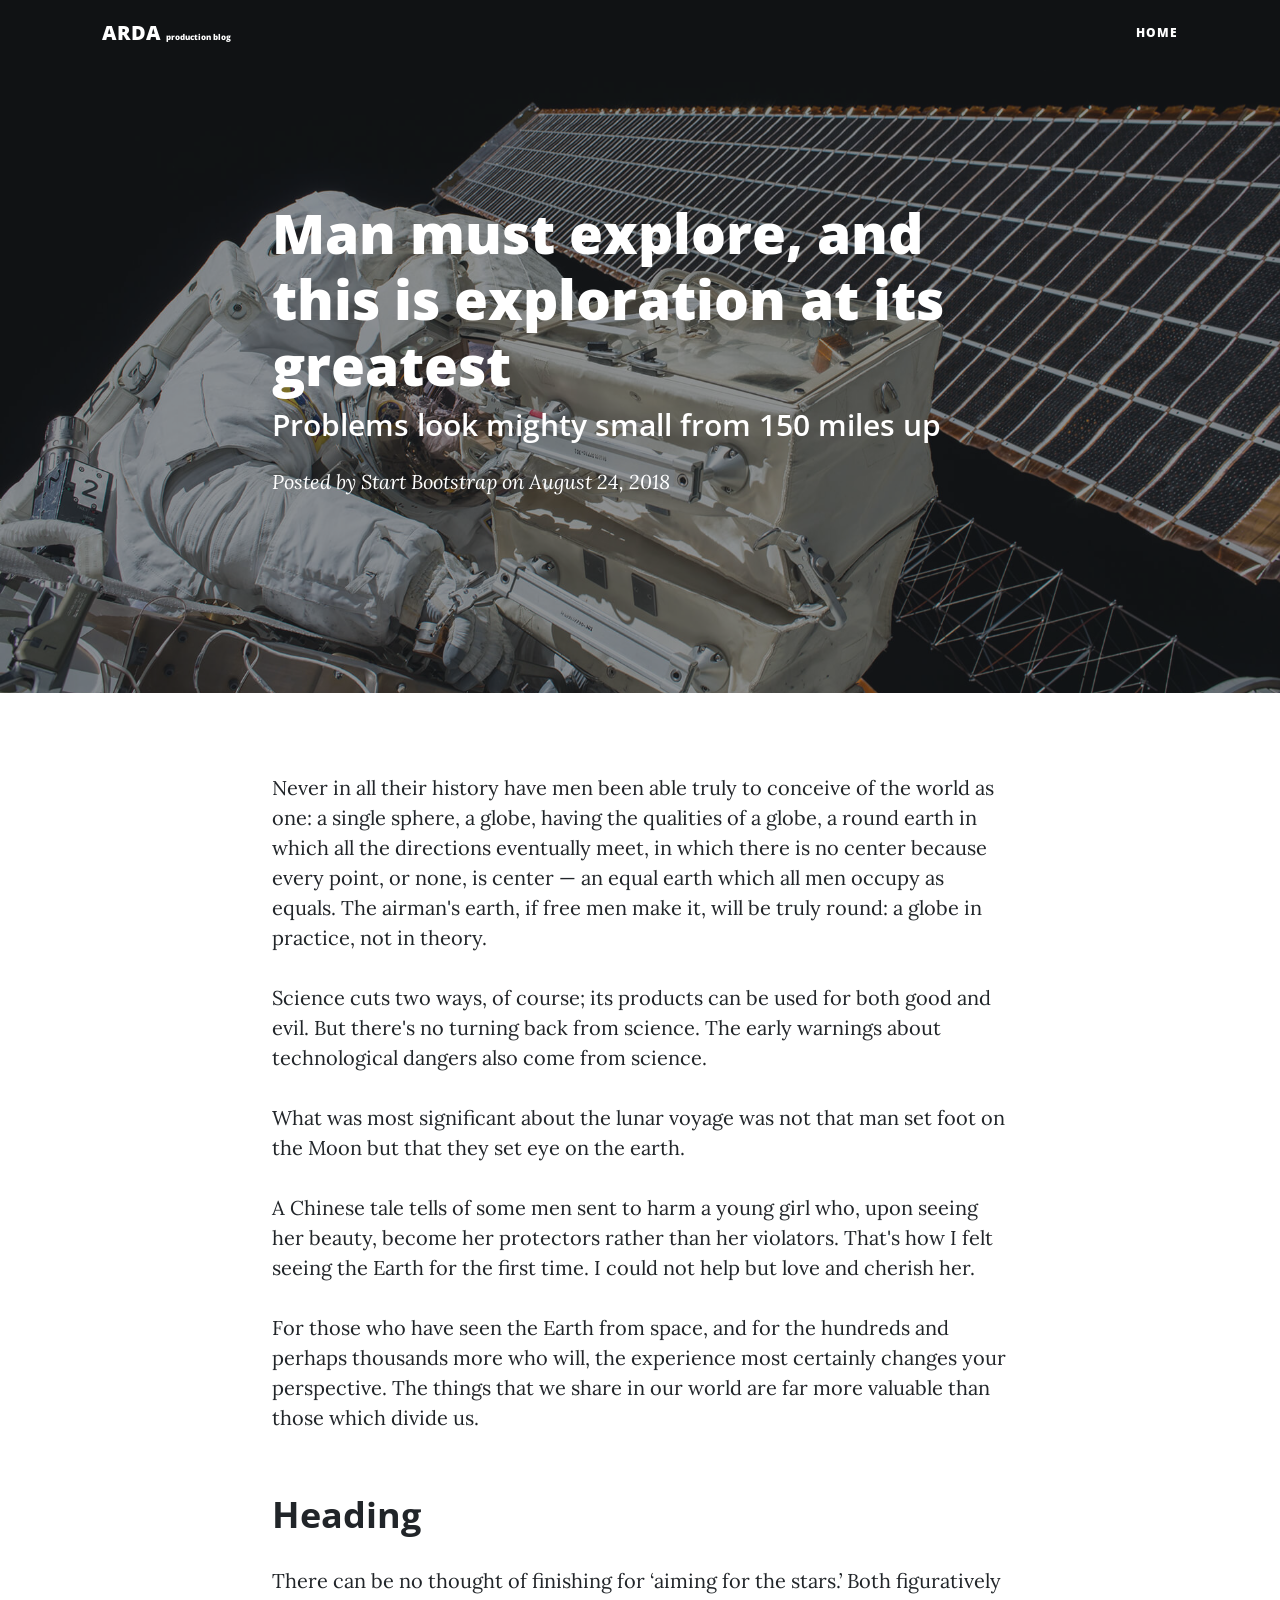
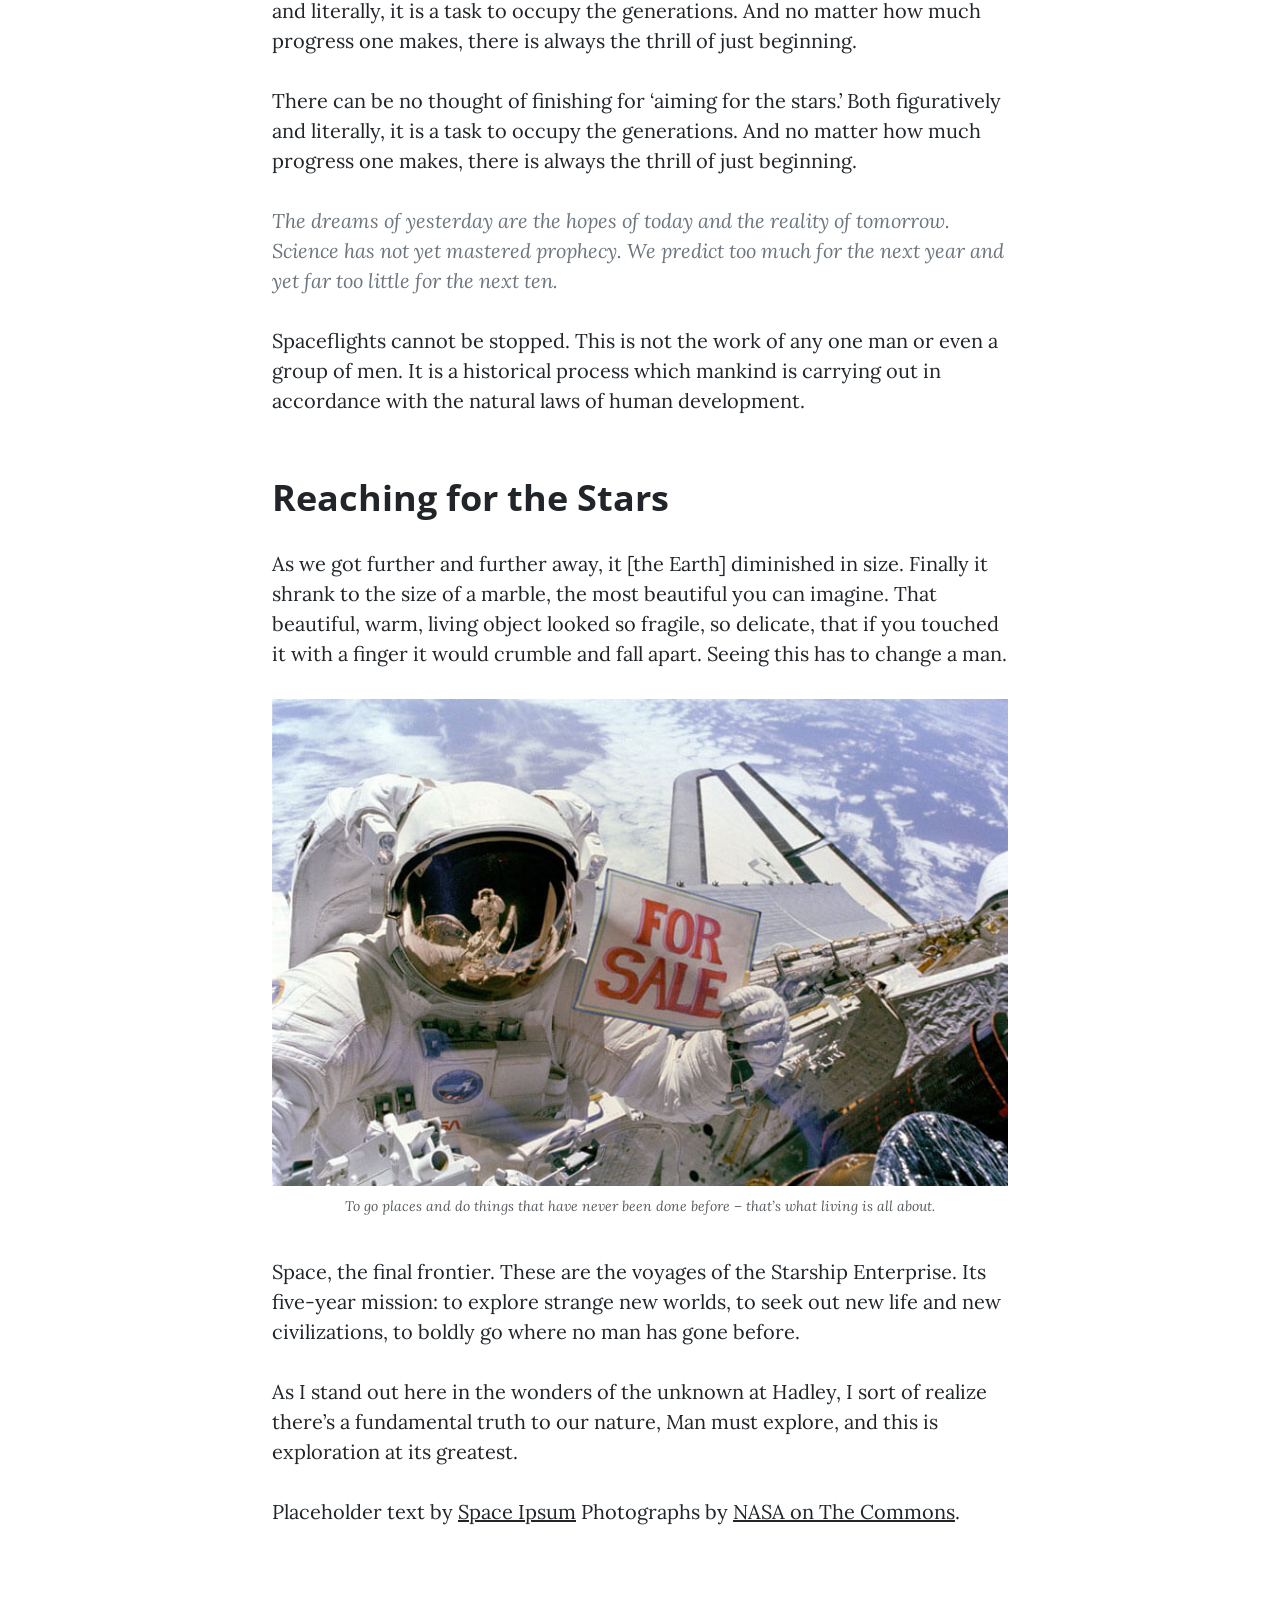
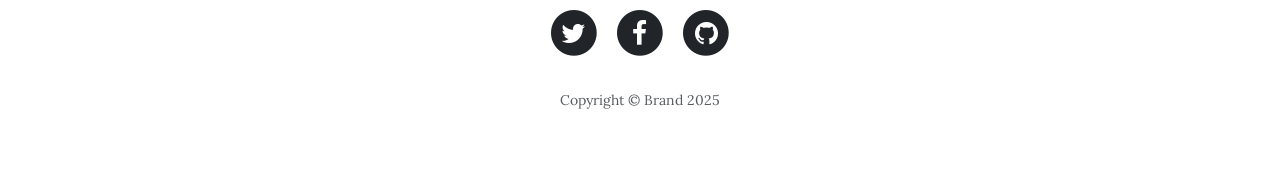
==== post.html @ cc155797 "Upload primo upload" ====
<!DOCTYPE html>
<html data-bs-theme="light" lang="en">

<head>
    <meta charset="utf-8">
    <meta name="viewport" content="width=device-width, initial-scale=1.0, shrink-to-fit=no">
    <title>Blog Post - Brand</title>
    <link rel="stylesheet" href="assets/bootstrap/css/bootstrap.min.css">
    <link rel="stylesheet" href="https://fonts.googleapis.com/css?family=Open+Sans:300italic,400italic,600italic,700italic,800italic,400,300,600,700,800&amp;display=swap">
    <link rel="stylesheet" href="https://fonts.googleapis.com/css?family=Lora:400,700,400italic,700italic&amp;display=swap">
    <link rel="stylesheet" href="assets/fonts/font-awesome.min.css">
</head>

<body>
    <nav class="navbar navbar-expand-lg fixed-top" id="mainNav">
        <div class="container"><a class="navbar-brand" href="index.html">ARDA&nbsp;<span style="font-size: 8px;">production blog</span></a><button data-bs-toggle="collapse" data-bs-target="#navbarResponsive" class="navbar-toggler" aria-controls="navbarResponsive" aria-expanded="false" aria-label="Toggle navigation"><i class="fa fa-bars"></i></button>
            <div class="collapse navbar-collapse" id="navbarResponsive">
                <ul class="navbar-nav ms-auto">
                    <li class="nav-item"><a class="nav-link" href="/index.html">Home</a></li>
                </ul>
            </div>
        </div>
    </nav>
    <header class="masthead" style="background-image:url('assets/img/post-bg.jpg');">
        <div class="overlay"></div>
        <div class="container">
            <div class="row">
                <div class="col-md-10 col-lg-8 position-relative mx-auto">
                    <div class="post-heading">
                        <h1>Man must explore, and this is exploration at its greatest</h1>
                        <h2 class="subheading">Problems look mighty small from 150 miles up</h2><span class="meta">Posted by&nbsp;<a href="#">Start Bootstrap</a>&nbsp;on August 24, 2018</span>
                    </div>
                </div>
            </div>
        </div>
    </header>
    <article>
        <div class="container">
            <div class="row">
                <div class="col-md-10 col-lg-8 mx-auto">
                    <p>Never in all their history have men been able truly to conceive of the world as one: a single sphere, a globe, having the qualities of a globe, a round earth in which all the directions eventually meet, in which there is no center because every point, or none, is center — an equal earth which all men occupy as equals. The airman's earth, if free men make it, will be truly round: a globe in practice, not in theory.</p>
                    <p>Science cuts two ways, of course; its products can be used for both good and evil. But there's no turning back from science. The early warnings about technological dangers also come from science.</p>
                    <p>What was most significant about the lunar voyage was not that man set foot on the Moon but that they set eye on the earth.</p>
                    <p>A Chinese tale tells of some men sent to harm a young girl who, upon seeing her beauty, become her protectors rather than her violators. That's how I felt seeing the Earth for the first time. I could not help but love and cherish her.</p>
                    <p>For those who have seen the Earth from space, and for the hundreds and perhaps thousands more who will, the experience most certainly changes your perspective. The things that we share in our world are far more valuable than those which divide us.</p>
                    <h2 class="section-heading">Heading</h2>
                    <p>There can be no thought of finishing for ‘aiming for the stars.’ Both figuratively and literally, it is a task to occupy the generations. And no matter how much progress one makes, there is always the thrill of just beginning.</p>
                    <p>There can be no thought of finishing for ‘aiming for the stars.’ Both figuratively and literally, it is a task to occupy the generations. And no matter how much progress one makes, there is always the thrill of just beginning.</p>
                    <figure>
                        <blockquote class="blockquote">
                            <p class="mb-0">The dreams of yesterday are the hopes of today and the reality of tomorrow. Science has not yet mastered prophecy. We predict too much for the next year and yet far too little for the next ten.</p>
                        </blockquote>
                    </figure>
                    <p>Spaceflights cannot be stopped. This is not the work of any one man or even a group of men. It is a historical process which mankind is carrying out in accordance with the natural laws of human development.</p>
                    <h2 class="section-heading">Reaching for the Stars</h2>
                    <p>As we got further and further away, it [the Earth] diminished in size. Finally it shrank to the size of a marble, the most beautiful you can imagine. That beautiful, warm, living object looked so fragile, so delicate, that if you touched it with a finger it would crumble and fall apart. Seeing this has to change a man.</p><a href="#"><img class="img-fluid" src="assets/img/post-sample-image.jpg"></a><span class="text-muted caption">To go places and do things that have never been done before – that’s what living is all about.</span>
                    <p>Space, the final frontier. These are the voyages of the Starship Enterprise. Its five-year mission: to explore strange new worlds, to seek out new life and new civilizations, to boldly go where no man has gone before.</p>
                    <p>As I stand out here in the wonders of the unknown at Hadley, I sort of realize there’s a fundamental truth to our nature, Man must explore, and this is exploration at its greatest.</p>
                    <p><span>Placeholder text by&nbsp;</span><a href="http://spaceipsum.com">Space Ipsum</a><span>&nbsp;Photographs by&nbsp;</span><a href="https://www.flickr.com/photos/nasacommons/">NASA on The Commons</a>.</p>
                </div>
            </div>
        </div>
    </article>
    <footer>
        <div class="container">
            <div class="row">
                <div class="col-md-10 col-lg-8 mx-auto">
                    <ul class="list-inline text-center">
                        <li class="list-inline-item"><span class="fa-stack fa-lg"><i class="fa fa-circle fa-stack-2x"></i><i class="fa fa-twitter fa-stack-1x fa-inverse"></i></span></li>
                        <li class="list-inline-item"><span class="fa-stack fa-lg"><i class="fa fa-circle fa-stack-2x"></i><i class="fa fa-facebook fa-stack-1x fa-inverse"></i></span></li>
                        <li class="list-inline-item"><span class="fa-stack fa-lg"><i class="fa fa-circle fa-stack-2x"></i><i class="fa fa-github fa-stack-1x fa-inverse"></i></span></li>
                    </ul>
                    <p class="text-muted copyright">Copyright&nbsp;©&nbsp;Brand 2025</p>
                </div>
            </div>
        </div>
    </footer>
    <script src="assets/bootstrap/js/bootstrap.min.js"></script>
    <script src="assets/js/clean-blog.js"></script>
</body>

</html>
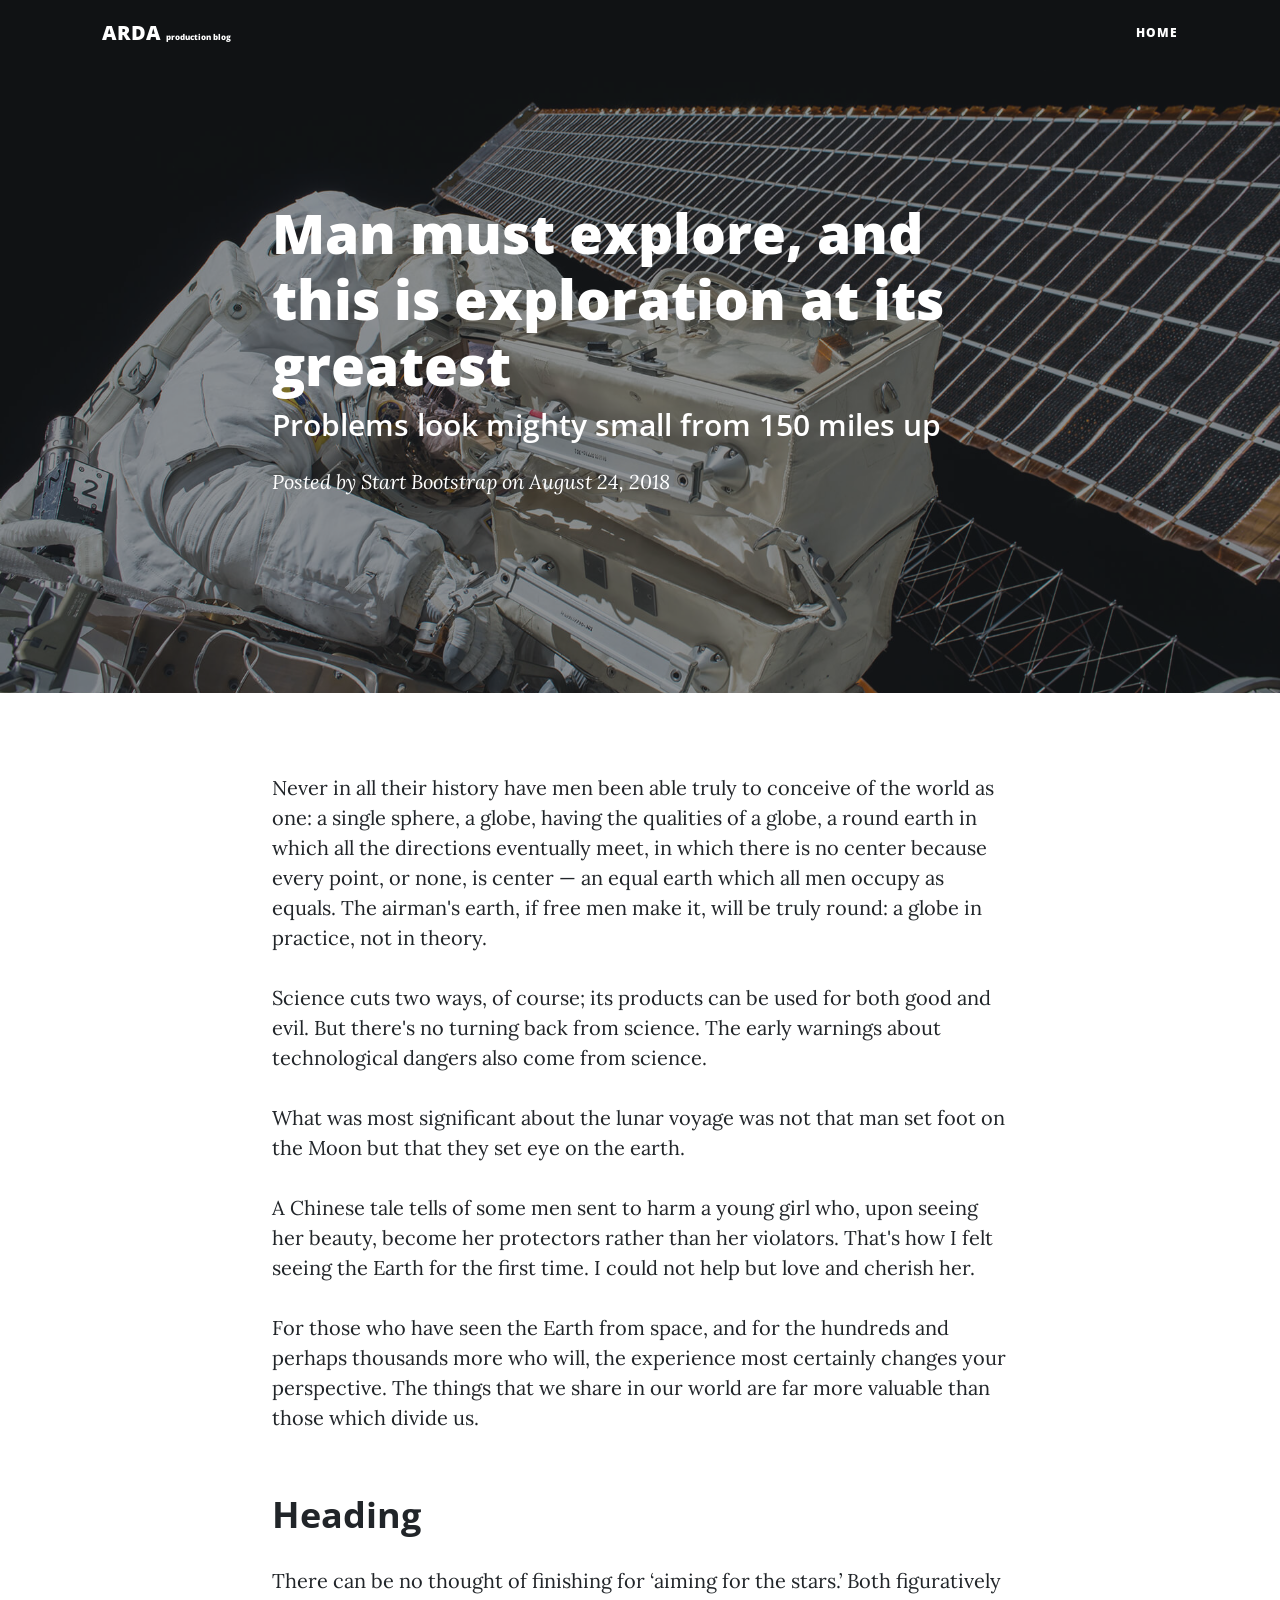
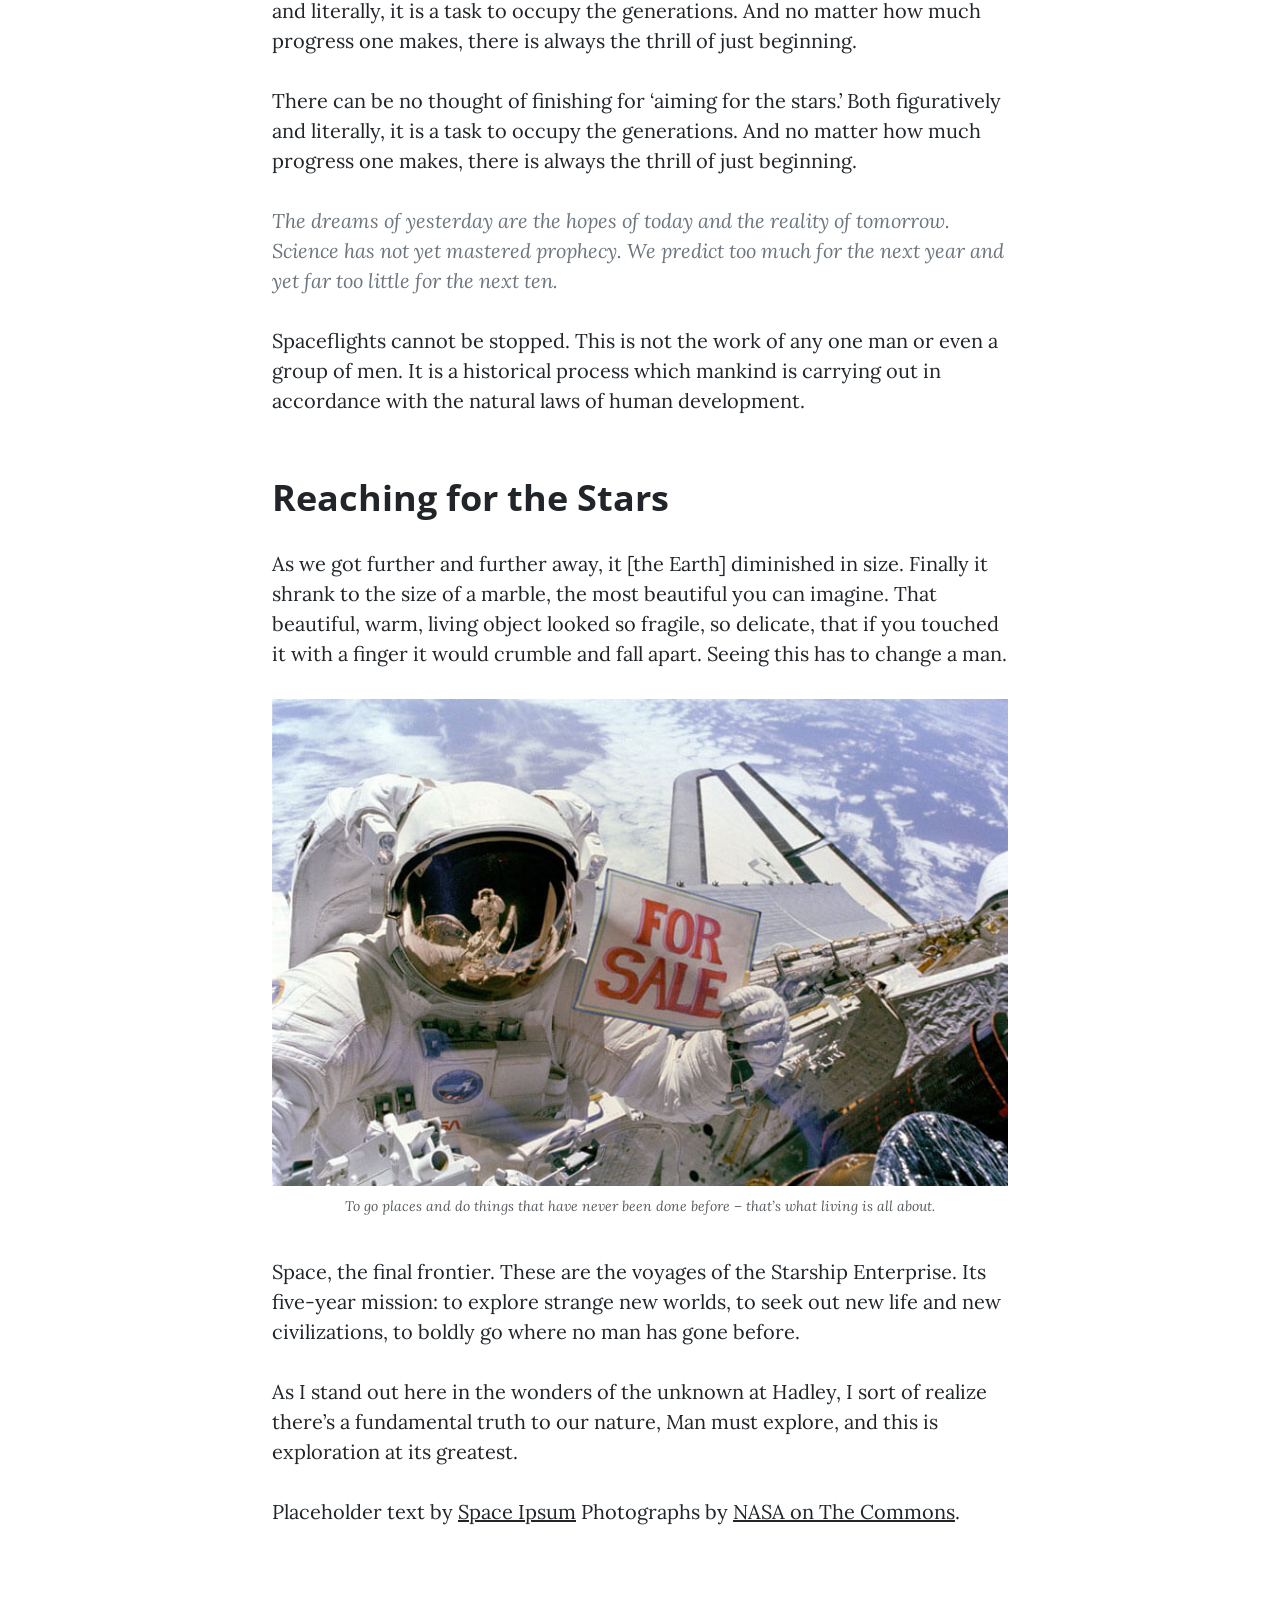
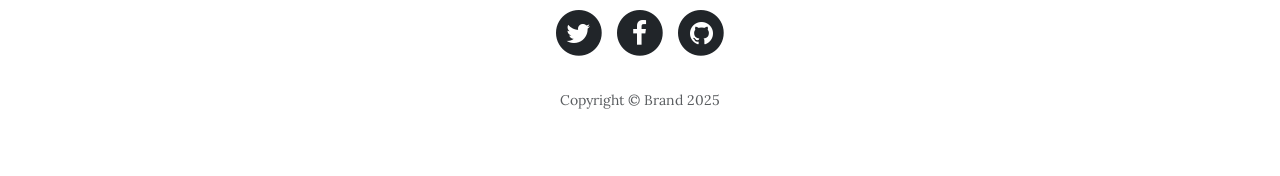
==== commit 8655d7b7: "link errato corretto" ====
--- a/post.html
+++ b/post.html
@@ -1,82 +1 @@
-<!DOCTYPE html>
-<html data-bs-theme="light" lang="en">
-
-<head>
-    <meta charset="utf-8">
-    <meta name="viewport" content="width=device-width, initial-scale=1.0, shrink-to-fit=no">
-    <title>Blog Post - Brand</title>
-    <link rel="stylesheet" href="assets/bootstrap/css/bootstrap.min.css">
-    <link rel="stylesheet" href="https://fonts.googleapis.com/css?family=Open+Sans:300italic,400italic,600italic,700italic,800italic,400,300,600,700,800&amp;display=swap">
-    <link rel="stylesheet" href="https://fonts.googleapis.com/css?family=Lora:400,700,400italic,700italic&amp;display=swap">
-    <link rel="stylesheet" href="assets/fonts/font-awesome.min.css">
-</head>
-
-<body>
-    <nav class="navbar navbar-expand-lg fixed-top" id="mainNav">
-        <div class="container"><a class="navbar-brand" href="index.html">ARDA&nbsp;<span style="font-size: 8px;">production blog</span></a><button data-bs-toggle="collapse" data-bs-target="#navbarResponsive" class="navbar-toggler" aria-controls="navbarResponsive" aria-expanded="false" aria-label="Toggle navigation"><i class="fa fa-bars"></i></button>
-            <div class="collapse navbar-collapse" id="navbarResponsive">
-                <ul class="navbar-nav ms-auto">
-                    <li class="nav-item"><a class="nav-link" href="/index.html">Home</a></li>
-                </ul>
-            </div>
-        </div>
-    </nav>
-    <header class="masthead" style="background-image:url('assets/img/post-bg.jpg');">
-        <div class="overlay"></div>
-        <div class="container">
-            <div class="row">
-                <div class="col-md-10 col-lg-8 position-relative mx-auto">
-                    <div class="post-heading">
-                        <h1>Man must explore, and this is exploration at its greatest</h1>
-                        <h2 class="subheading">Problems look mighty small from 150 miles up</h2><span class="meta">Posted by&nbsp;<a href="#">Start Bootstrap</a>&nbsp;on August 24, 2018</span>
-                    </div>
-                </div>
-            </div>
-        </div>
-    </header>
-    <article>
-        <div class="container">
-            <div class="row">
-                <div class="col-md-10 col-lg-8 mx-auto">
-                    <p>Never in all their history have men been able truly to conceive of the world as one: a single sphere, a globe, having the qualities of a globe, a round earth in which all the directions eventually meet, in which there is no center because every point, or none, is center — an equal earth which all men occupy as equals. The airman's earth, if free men make it, will be truly round: a globe in practice, not in theory.</p>
-                    <p>Science cuts two ways, of course; its products can be used for both good and evil. But there's no turning back from science. The early warnings about technological dangers also come from science.</p>
-                    <p>What was most significant about the lunar voyage was not that man set foot on the Moon but that they set eye on the earth.</p>
-                    <p>A Chinese tale tells of some men sent to harm a young girl who, upon seeing her beauty, become her protectors rather than her violators. That's how I felt seeing the Earth for the first time. I could not help but love and cherish her.</p>
-                    <p>For those who have seen the Earth from space, and for the hundreds and perhaps thousands more who will, the experience most certainly changes your perspective. The things that we share in our world are far more valuable than those which divide us.</p>
-                    <h2 class="section-heading">Heading</h2>
-                    <p>There can be no thought of finishing for ‘aiming for the stars.’ Both figuratively and literally, it is a task to occupy the generations. And no matter how much progress one makes, there is always the thrill of just beginning.</p>
-                    <p>There can be no thought of finishing for ‘aiming for the stars.’ Both figuratively and literally, it is a task to occupy the generations. And no matter how much progress one makes, there is always the thrill of just beginning.</p>
-                    <figure>
-                        <blockquote class="blockquote">
-                            <p class="mb-0">The dreams of yesterday are the hopes of today and the reality of tomorrow. Science has not yet mastered prophecy. We predict too much for the next year and yet far too little for the next ten.</p>
-                        </blockquote>
-                    </figure>
-                    <p>Spaceflights cannot be stopped. This is not the work of any one man or even a group of men. It is a historical process which mankind is carrying out in accordance with the natural laws of human development.</p>
-                    <h2 class="section-heading">Reaching for the Stars</h2>
-                    <p>As we got further and further away, it [the Earth] diminished in size. Finally it shrank to the size of a marble, the most beautiful you can imagine. That beautiful, warm, living object looked so fragile, so delicate, that if you touched it with a finger it would crumble and fall apart. Seeing this has to change a man.</p><a href="#"><img class="img-fluid" src="assets/img/post-sample-image.jpg"></a><span class="text-muted caption">To go places and do things that have never been done before – that’s what living is all about.</span>
-                    <p>Space, the final frontier. These are the voyages of the Starship Enterprise. Its five-year mission: to explore strange new worlds, to seek out new life and new civilizations, to boldly go where no man has gone before.</p>
-                    <p>As I stand out here in the wonders of the unknown at Hadley, I sort of realize there’s a fundamental truth to our nature, Man must explore, and this is exploration at its greatest.</p>
-                    <p><span>Placeholder text by&nbsp;</span><a href="http://spaceipsum.com">Space Ipsum</a><span>&nbsp;Photographs by&nbsp;</span><a href="https://www.flickr.com/photos/nasacommons/">NASA on The Commons</a>.</p>
-                </div>
-            </div>
-        </div>
-    </article>
-    <footer>
-        <div class="container">
-            <div class="row">
-                <div class="col-md-10 col-lg-8 mx-auto">
-                    <ul class="list-inline text-center">
-                        <li class="list-inline-item"><span class="fa-stack fa-lg"><i class="fa fa-circle fa-stack-2x"></i><i class="fa fa-twitter fa-stack-1x fa-inverse"></i></span></li>
-                        <li class="list-inline-item"><span class="fa-stack fa-lg"><i class="fa fa-circle fa-stack-2x"></i><i class="fa fa-facebook fa-stack-1x fa-inverse"></i></span></li>
-                        <li class="list-inline-item"><span class="fa-stack fa-lg"><i class="fa fa-circle fa-stack-2x"></i><i class="fa fa-github fa-stack-1x fa-inverse"></i></span></li>
-                    </ul>
-                    <p class="text-muted copyright">Copyright&nbsp;©&nbsp;Brand 2025</p>
-                </div>
-            </div>
-        </div>
-    </footer>
-    <script src="assets/bootstrap/js/bootstrap.min.js"></script>
-    <script src="assets/js/clean-blog.js"></script>
-</body>
-
-</html>+<!DOCTYPE html><html data-bs-theme="light" lang="en"><head><meta charset="utf-8"><meta name="viewport" content="width=device-width, initial-scale=1.0, shrink-to-fit=no"><title>Blog Post - Brand</title><link rel="stylesheet" href="assets/bootstrap/css/bootstrap.min.css"><link rel="stylesheet" href="https://cdnjs.cloudflare.com/ajax/libs/font-awesome/4.7.0/css/font-awesome.min.css"><link rel="stylesheet" href="assets/css/styles.min.css"></head><body><nav class="navbar navbar-expand-lg fixed-top" id="mainNav"><div class="container"><a class="navbar-brand" href="index.html">ARDA&nbsp;<span style="font-size: 8px;">production blog</span></a><button class="navbar-toggler" data-bs-toggle="collapse" data-bs-target="#navbarResponsive" aria-controls="navbarResponsive" aria-expanded="false" aria-label="Toggle navigation"><i class="fa fa-bars"></i></button><div class="collapse navbar-collapse" id="navbarResponsive"><ul class="navbar-nav ms-auto"><li class="nav-item"><a class="nav-link" href="/index.html">Home</a></li></ul></div></div></nav><header class="masthead" style="background-image:url('assets/img/post-bg.jpg');"><div class="overlay"></div><div class="container"><div class="row"><div class="col-md-10 col-lg-8 position-relative mx-auto"><div class="post-heading"><h1>Man must explore, and this is exploration at its greatest</h1><h2 class="subheading">Problems look mighty small from 150 miles up</h2><span class="meta">Posted by&nbsp;<a href="#">Start Bootstrap</a>&nbsp;on August 24, 2018</span></div></div></div></div></header><article><div class="container"><div class="row"><div class="col-md-10 col-lg-8 mx-auto"><p>Never in all their history have men been able truly to conceive of the world as one: a single sphere, a globe, having the qualities of a globe, a round earth in which all the directions eventually meet, in which there is no center because every point, or none, is center — an equal earth which all men occupy as equals. The airman's earth, if free men make it, will be truly round: a globe in practice, not in theory.</p><p>Science cuts two ways, of course; its products can be used for both good and evil. But there's no turning back from science. The early warnings about technological dangers also come from science.</p><p>What was most significant about the lunar voyage was not that man set foot on the Moon but that they set eye on the earth.</p><p>A Chinese tale tells of some men sent to harm a young girl who, upon seeing her beauty, become her protectors rather than her violators. That's how I felt seeing the Earth for the first time. I could not help but love and cherish her.</p><p>For those who have seen the Earth from space, and for the hundreds and perhaps thousands more who will, the experience most certainly changes your perspective. The things that we share in our world are far more valuable than those which divide us.</p><h2 class="section-heading">Heading</h2><p>There can be no thought of finishing for ‘aiming for the stars.’ Both figuratively and literally, it is a task to occupy the generations. And no matter how much progress one makes, there is always the thrill of just beginning.</p><p>There can be no thought of finishing for ‘aiming for the stars.’ Both figuratively and literally, it is a task to occupy the generations. And no matter how much progress one makes, there is always the thrill of just beginning.</p><figure><blockquote class="blockquote"><p class="mb-0">The dreams of yesterday are the hopes of today and the reality of tomorrow. Science has not yet mastered prophecy. We predict too much for the next year and yet far too little for the next ten.</p></blockquote></figure><p>Spaceflights cannot be stopped. This is not the work of any one man or even a group of men. It is a historical process which mankind is carrying out in accordance with the natural laws of human development.</p><h2 class="section-heading">Reaching for the Stars</h2><p>As we got further and further away, it [the Earth] diminished in size. Finally it shrank to the size of a marble, the most beautiful you can imagine. That beautiful, warm, living object looked so fragile, so delicate, that if you touched it with a finger it would crumble and fall apart. Seeing this has to change a man.</p><a href="#"><img class="img-fluid" src="assets/img/post-sample-image.jpg"></a><span class="text-muted caption">To go places and do things that have never been done before – that’s what living is all about.</span><p>Space, the final frontier. These are the voyages of the Starship Enterprise. Its five-year mission: to explore strange new worlds, to seek out new life and new civilizations, to boldly go where no man has gone before.</p><p>As I stand out here in the wonders of the unknown at Hadley, I sort of realize there’s a fundamental truth to our nature, Man must explore, and this is exploration at its greatest.</p><p><span>Placeholder text by&nbsp;</span><a href="http://spaceipsum.com">Space Ipsum</a><span>&nbsp;Photographs by&nbsp;</span><a href="https://www.flickr.com/photos/nasacommons/">NASA on The Commons</a>.</p></div></div></div></article><footer><div class="container"><div class="row"><div class="col-md-10 col-lg-8 mx-auto"><ul class="list-inline text-center"><li class="list-inline-item"><span class="fa-stack fa-lg"><i class="fa fa-circle fa-stack-2x"></i><i class="fa fa-twitter fa-stack-1x fa-inverse"></i></span></li><li class="list-inline-item"><span class="fa-stack fa-lg"><i class="fa fa-circle fa-stack-2x"></i><i class="fa fa-facebook fa-stack-1x fa-inverse"></i></span></li><li class="list-inline-item"><span class="fa-stack fa-lg"><i class="fa fa-circle fa-stack-2x"></i><i class="fa fa-github fa-stack-1x fa-inverse"></i></span></li></ul><p class="text-muted copyright">Copyright&nbsp;©&nbsp;Brand 2025</p></div></div></div></footer><script src="https://cdn.jsdelivr.net/npm/bootstrap@5.3.8/dist/js/bootstrap.bundle.min.js"></script><script src="assets/js/script.min.js"></script></body></html>
--- a/assets/css/styles.min.css
+++ b/assets/css/styles.min.css
@@ -0,0 +1 @@
+@font-face{font-family:Lora;src:url(../../assets/fonts/Lora-5819bfc4b4c5b1d4834577d8e6a1f21a.woff2) format('woff2');font-weight:400;font-style:italic;font-display:swap;unicode-range:U+0460-052F,U+1C80-1C8A,U+20B4,U+2DE0-2DFF,U+A640-A69F,U+FE2E-FE2F}@font-face{font-family:Lora;src:url(../../assets/fonts/Lora-d67fb992ac2d7678e5277177a65821d2.woff2) format('woff2');font-weight:400;font-style:italic;font-display:swap;unicode-range:U+0301,U+0400-045F,U+0490-0491,U+04B0-04B1,U+2116}@font-face{font-family:Lora;src:url(../../assets/fonts/Lora-a846cca8a8eac53cd7dea0ee692b0ac4.woff2) format('woff2');font-weight:400;font-style:italic;font-display:swap;unicode-range:U+0302-0303,U+0305,U+0307-0308,U+0310,U+0312,U+0315,U+031A,U+0326-0327,U+032C,U+032F-0330,U+0332-0333,U+0338,U+033A,U+0346,U+034D,U+0391-03A1,U+03A3-03A9,U+03B1-03C9,U+03D1,U+03D5-03D6,U+03F0-03F1,U+03F4-03F5,U+2016-2017,U+2034-2038,U+203C,U+2040,U+2043,U+2047,U+2050,U+2057,U+205F,U+2070-2071,U+2074-208E,U+2090-209C,U+20D0-20DC,U+20E1,U+20E5-20EF,U+2100-2112,U+2114-2115,U+2117-2121,U+2123-214F,U+2190,U+2192,U+2194-21AE,U+21B0-21E5,U+21F1-21F2,U+21F4-2211,U+2213-2214,U+2216-22FF,U+2308-230B,U+2310,U+2319,U+231C-2321,U+2336-237A,U+237C,U+2395,U+239B-23B7,U+23D0,U+23DC-23E1,U+2474-2475,U+25AF,U+25B3,U+25B7,U+25BD,U+25C1,U+25CA,U+25CC,U+25FB,U+266D-266F,U+27C0-27FF,U+2900-2AFF,U+2B0E-2B11,U+2B30-2B4C,U+2BFE,U+3030,U+FF5B,U+FF5D,U+1D400-1D7FF,U+1EE00-1EEFF}@font-face{font-family:Lora;src:url(../../assets/fonts/Lora-e9649407873556cd3af29f331db10d25.woff2) format('woff2');font-weight:400;font-style:italic;font-display:swap;unicode-range:U+0001-000C,U+000E-001F,U+007F-009F,U+20DD-20E0,U+20E2-20E4,U+2150-218F,U+2190,U+2192,U+2194-2199,U+21AF,U+21E6-21F0,U+21F3,U+2218-2219,U+2299,U+22C4-22C6,U+2300-243F,U+2440-244A,U+2460-24FF,U+25A0-27BF,U+2800-28FF,U+2921-2922,U+2981,U+29BF,U+29EB,U+2B00-2BFF,U+4DC0-4DFF,U+FFF9-FFFB,U+10140-1018E,U+10190-1019C,U+101A0,U+101D0-101FD,U+102E0-102FB,U+10E60-10E7E,U+1D2C0-1D2D3,U+1D2E0-1D37F,U+1F000-1F0FF,U+1F100-1F1AD,U+1F1E6-1F1FF,U+1F30D-1F30F,U+1F315,U+1F31C,U+1F31E,U+1F320-1F32C,U+1F336,U+1F378,U+1F37D,U+1F382,U+1F393-1F39F,U+1F3A7-1F3A8,U+1F3AC-1F3AF,U+1F3C2,U+1F3C4-1F3C6,U+1F3CA-1F3CE,U+1F3D4-1F3E0,U+1F3ED,U+1F3F1-1F3F3,U+1F3F5-1F3F7,U+1F408,U+1F415,U+1F41F,U+1F426,U+1F43F,U+1F441-1F442,U+1F444,U+1F446-1F449,U+1F44C-1F44E,U+1F453,U+1F46A,U+1F47D,U+1F4A3,U+1F4B0,U+1F4B3,U+1F4B9,U+1F4BB,U+1F4BF,U+1F4C8-1F4CB,U+1F4D6,U+1F4DA,U+1F4DF,U+1F4E3-1F4E6,U+1F4EA-1F4ED,U+1F4F7,U+1F4F9-1F4FB,U+1F4FD-1F4FE,U+1F503,U+1F507-1F50B,U+1F50D,U+1F512-1F513,U+1F53E-1F54A,U+1F54F-1F5FA,U+1F610,U+1F650-1F67F,U+1F687,U+1F68D,U+1F691,U+1F694,U+1F698,U+1F6AD,U+1F6B2,U+1F6B9-1F6BA,U+1F6BC,U+1F6C6-1F6CF,U+1F6D3-1F6D7,U+1F6E0-1F6EA,U+1F6F0-1F6F3,U+1F6F7-1F6FC,U+1F700-1F7FF,U+1F800-1F80B,U+1F810-1F847,U+1F850-1F859,U+1F860-1F887,U+1F890-1F8AD,U+1F8B0-1F8BB,U+1F8C0-1F8C1,U+1F900-1F90B,U+1F93B,U+1F946,U+1F984,U+1F996,U+1F9E9,U+1FA00-1FA6F,U+1FA70-1FA7C,U+1FA80-1FA89,U+1FA8F-1FAC6,U+1FACE-1FADC,U+1FADF-1FAE9,U+1FAF0-1FAF8,U+1FB00-1FBFF}@font-face{font-family:Lora;src:url(../../assets/fonts/Lora-d4514cdf48c4e720cbf5d8e7e7167a10.woff2) format('woff2');font-weight:400;font-style:italic;font-display:swap;unicode-range:U+0102-0103,U+0110-0111,U+0128-0129,U+0168-0169,U+01A0-01A1,U+01AF-01B0,U+0300-0301,U+0303-0304,U+0308-0309,U+0323,U+0329,U+1EA0-1EF9,U+20AB}@font-face{font-family:Lora;src:url(../../assets/fonts/Lora-bcfa35bd81972ee3e00e34da5977115e.woff2) format('woff2');font-weight:400;font-style:italic;font-display:swap;unicode-range:U+0100-02BA,U+02BD-02C5,U+02C7-02CC,U+02CE-02D7,U+02DD-02FF,U+0304,U+0308,U+0329,U+1D00-1DBF,U+1E00-1E9F,U+1EF2-1EFF,U+2020,U+20A0-20AB,U+20AD-20C0,U+2113,U+2C60-2C7F,U+A720-A7FF}@font-face{font-family:Lora;src:url(../../assets/fonts/Lora-44098e1a55f6afb5f7c38336ec058182.woff2) format('woff2');font-weight:400;font-style:italic;font-display:swap;unicode-range:U+0000-00FF,U+0131,U+0152-0153,U+02BB-02BC,U+02C6,U+02DA,U+02DC,U+0304,U+0308,U+0329,U+2000-206F,U+20AC,U+2122,U+2191,U+2193,U+2212,U+2215,U+FEFF,U+FFFD}@font-face{font-family:Lora;src:url(../../assets/fonts/Lora-5819bfc4b4c5b1d4834577d8e6a1f21a.woff2) format('woff2');font-weight:700;font-style:italic;font-display:swap;unicode-range:U+0460-052F,U+1C80-1C8A,U+20B4,U+2DE0-2DFF,U+A640-A69F,U+FE2E-FE2F}@font-face{font-family:Lora;src:url(../../assets/fonts/Lora-d67fb992ac2d7678e5277177a65821d2.woff2) format('woff2');font-weight:700;font-style:italic;font-display:swap;unicode-range:U+0301,U+0400-045F,U+0490-0491,U+04B0-04B1,U+2116}@font-face{font-family:Lora;src:url(../../assets/fonts/Lora-a846cca8a8eac53cd7dea0ee692b0ac4.woff2) format('woff2');font-weight:700;font-style:italic;font-display:swap;unicode-range:U+0302-0303,U+0305,U+0307-0308,U+0310,U+0312,U+0315,U+031A,U+0326-0327,U+032C,U+032F-0330,U+0332-0333,U+0338,U+033A,U+0346,U+034D,U+0391-03A1,U+03A3-03A9,U+03B1-03C9,U+03D1,U+03D5-03D6,U+03F0-03F1,U+03F4-03F5,U+2016-2017,U+2034-2038,U+203C,U+2040,U+2043,U+2047,U+2050,U+2057,U+205F,U+2070-2071,U+2074-208E,U+2090-209C,U+20D0-20DC,U+20E1,U+20E5-20EF,U+2100-2112,U+2114-2115,U+2117-2121,U+2123-214F,U+2190,U+2192,U+2194-21AE,U+21B0-21E5,U+21F1-21F2,U+21F4-2211,U+2213-2214,U+2216-22FF,U+2308-230B,U+2310,U+2319,U+231C-2321,U+2336-237A,U+237C,U+2395,U+239B-23B7,U+23D0,U+23DC-23E1,U+2474-2475,U+25AF,U+25B3,U+25B7,U+25BD,U+25C1,U+25CA,U+25CC,U+25FB,U+266D-266F,U+27C0-27FF,U+2900-2AFF,U+2B0E-2B11,U+2B30-2B4C,U+2BFE,U+3030,U+FF5B,U+FF5D,U+1D400-1D7FF,U+1EE00-1EEFF}@font-face{font-family:Lora;src:url(../../assets/fonts/Lora-e9649407873556cd3af29f331db10d25.woff2) format('woff2');font-weight:700;font-style:italic;font-display:swap;unicode-range:U+0001-000C,U+000E-001F,U+007F-009F,U+20DD-20E0,U+20E2-20E4,U+2150-218F,U+2190,U+2192,U+2194-2199,U+21AF,U+21E6-21F0,U+21F3,U+2218-2219,U+2299,U+22C4-22C6,U+2300-243F,U+2440-244A,U+2460-24FF,U+25A0-27BF,U+2800-28FF,U+2921-2922,U+2981,U+29BF,U+29EB,U+2B00-2BFF,U+4DC0-4DFF,U+FFF9-FFFB,U+10140-1018E,U+10190-1019C,U+101A0,U+101D0-101FD,U+102E0-102FB,U+10E60-10E7E,U+1D2C0-1D2D3,U+1D2E0-1D37F,U+1F000-1F0FF,U+1F100-1F1AD,U+1F1E6-1F1FF,U+1F30D-1F30F,U+1F315,U+1F31C,U+1F31E,U+1F320-1F32C,U+1F336,U+1F378,U+1F37D,U+1F382,U+1F393-1F39F,U+1F3A7-1F3A8,U+1F3AC-1F3AF,U+1F3C2,U+1F3C4-1F3C6,U+1F3CA-1F3CE,U+1F3D4-1F3E0,U+1F3ED,U+1F3F1-1F3F3,U+1F3F5-1F3F7,U+1F408,U+1F415,U+1F41F,U+1F426,U+1F43F,U+1F441-1F442,U+1F444,U+1F446-1F449,U+1F44C-1F44E,U+1F453,U+1F46A,U+1F47D,U+1F4A3,U+1F4B0,U+1F4B3,U+1F4B9,U+1F4BB,U+1F4BF,U+1F4C8-1F4CB,U+1F4D6,U+1F4DA,U+1F4DF,U+1F4E3-1F4E6,U+1F4EA-1F4ED,U+1F4F7,U+1F4F9-1F4FB,U+1F4FD-1F4FE,U+1F503,U+1F507-1F50B,U+1F50D,U+1F512-1F513,U+1F53E-1F54A,U+1F54F-1F5FA,U+1F610,U+1F650-1F67F,U+1F687,U+1F68D,U+1F691,U+1F694,U+1F698,U+1F6AD,U+1F6B2,U+1F6B9-1F6BA,U+1F6BC,U+1F6C6-1F6CF,U+1F6D3-1F6D7,U+1F6E0-1F6EA,U+1F6F0-1F6F3,U+1F6F7-1F6FC,U+1F700-1F7FF,U+1F800-1F80B,U+1F810-1F847,U+1F850-1F859,U+1F860-1F887,U+1F890-1F8AD,U+1F8B0-1F8BB,U+1F8C0-1F8C1,U+1F900-1F90B,U+1F93B,U+1F946,U+1F984,U+1F996,U+1F9E9,U+1FA00-1FA6F,U+1FA70-1FA7C,U+1FA80-1FA89,U+1FA8F-1FAC6,U+1FACE-1FADC,U+1FADF-1FAE9,U+1FAF0-1FAF8,U+1FB00-1FBFF}@font-face{font-family:Lora;src:url(../../assets/fonts/Lora-d4514cdf48c4e720cbf5d8e7e7167a10.woff2) format('woff2');font-weight:700;font-style:italic;font-display:swap;unicode-range:U+0102-0103,U+0110-0111,U+0128-0129,U+0168-0169,U+01A0-01A1,U+01AF-01B0,U+0300-0301,U+0303-0304,U+0308-0309,U+0323,U+0329,U+1EA0-1EF9,U+20AB}@font-face{font-family:Lora;src:url(../../assets/fonts/Lora-bcfa35bd81972ee3e00e34da5977115e.woff2) format('woff2');font-weight:700;font-style:italic;font-display:swap;unicode-range:U+0100-02BA,U+02BD-02C5,U+02C7-02CC,U+02CE-02D7,U+02DD-02FF,U+0304,U+0308,U+0329,U+1D00-1DBF,U+1E00-1E9F,U+1EF2-1EFF,U+2020,U+20A0-20AB,U+20AD-20C0,U+2113,U+2C60-2C7F,U+A720-A7FF}@font-face{font-family:Lora;src:url(../../assets/fonts/Lora-44098e1a55f6afb5f7c38336ec058182.woff2) format('woff2');font-weight:700;font-style:italic;font-display:swap;unicode-range:U+0000-00FF,U+0131,U+0152-0153,U+02BB-02BC,U+02C6,U+02DA,U+02DC,U+0304,U+0308,U+0329,U+2000-206F,U+20AC,U+2122,U+2191,U+2193,U+2212,U+2215,U+FEFF,U+FFFD}@font-face{font-family:Lora;src:url(../../assets/fonts/Lora-fde05ddcdd50c44c8f28ba6c397e0b7c.woff2) format('woff2');font-weight:400;font-style:normal;font-display:swap;unicode-range:U+0460-052F,U+1C80-1C8A,U+20B4,U+2DE0-2DFF,U+A640-A69F,U+FE2E-FE2F}@font-face{font-family:Lora;src:url(../../assets/fonts/Lora-df456e17b03526c26f6e830e9fbfc98c.woff2) format('woff2');font-weight:400;font-style:normal;font-display:swap;unicode-range:U+0301,U+0400-045F,U+0490-0491,U+04B0-04B1,U+2116}@font-face{font-family:Lora;src:url(../../assets/fonts/Lora-e4c7848def71130ea421703e427b686b.woff2) format('woff2');font-weight:400;font-style:normal;font-display:swap;unicode-range:U+0302-0303,U+0305,U+0307-0308,U+0310,U+0312,U+0315,U+031A,U+0326-0327,U+032C,U+032F-0330,U+0332-0333,U+0338,U+033A,U+0346,U+034D,U+0391-03A1,U+03A3-03A9,U+03B1-03C9,U+03D1,U+03D5-03D6,U+03F0-03F1,U+03F4-03F5,U+2016-2017,U+2034-2038,U+203C,U+2040,U+2043,U+2047,U+2050,U+2057,U+205F,U+2070-2071,U+2074-208E,U+2090-209C,U+20D0-20DC,U+20E1,U+20E5-20EF,U+2100-2112,U+2114-2115,U+2117-2121,U+2123-214F,U+2190,U+2192,U+2194-21AE,U+21B0-21E5,U+21F1-21F2,U+21F4-2211,U+2213-2214,U+2216-22FF,U+2308-230B,U+2310,U+2319,U+231C-2321,U+2336-237A,U+237C,U+2395,U+239B-23B7,U+23D0,U+23DC-23E1,U+2474-2475,U+25AF,U+25B3,U+25B7,U+25BD,U+25C1,U+25CA,U+25CC,U+25FB,U+266D-266F,U+27C0-27FF,U+2900-2AFF,U+2B0E-2B11,U+2B30-2B4C,U+2BFE,U+3030,U+FF5B,U+FF5D,U+1D400-1D7FF,U+1EE00-1EEFF}@font-face{font-family:Lora;src:url(../../assets/fonts/Lora-0d1b095c27e07c6d272204958c8e289a.woff2) format('woff2');font-weight:400;font-style:normal;font-display:swap;unicode-range:U+0001-000C,U+000E-001F,U+007F-009F,U+20DD-20E0,U+20E2-20E4,U+2150-218F,U+2190,U+2192,U+2194-2199,U+21AF,U+21E6-21F0,U+21F3,U+2218-2219,U+2299,U+22C4-22C6,U+2300-243F,U+2440-244A,U+2460-24FF,U+25A0-27BF,U+2800-28FF,U+2921-2922,U+2981,U+29BF,U+29EB,U+2B00-2BFF,U+4DC0-4DFF,U+FFF9-FFFB,U+10140-1018E,U+10190-1019C,U+101A0,U+101D0-101FD,U+102E0-102FB,U+10E60-10E7E,U+1D2C0-1D2D3,U+1D2E0-1D37F,U+1F000-1F0FF,U+1F100-1F1AD,U+1F1E6-1F1FF,U+1F30D-1F30F,U+1F315,U+1F31C,U+1F31E,U+1F320-1F32C,U+1F336,U+1F378,U+1F37D,U+1F382,U+1F393-1F39F,U+1F3A7-1F3A8,U+1F3AC-1F3AF,U+1F3C2,U+1F3C4-1F3C6,U+1F3CA-1F3CE,U+1F3D4-1F3E0,U+1F3ED,U+1F3F1-1F3F3,U+1F3F5-1F3F7,U+1F408,U+1F415,U+1F41F,U+1F426,U+1F43F,U+1F441-1F442,U+1F444,U+1F446-1F449,U+1F44C-1F44E,U+1F453,U+1F46A,U+1F47D,U+1F4A3,U+1F4B0,U+1F4B3,U+1F4B9,U+1F4BB,U+1F4BF,U+1F4C8-1F4CB,U+1F4D6,U+1F4DA,U+1F4DF,U+1F4E3-1F4E6,U+1F4EA-1F4ED,U+1F4F7,U+1F4F9-1F4FB,U+1F4FD-1F4FE,U+1F503,U+1F507-1F50B,U+1F50D,U+1F512-1F513,U+1F53E-1F54A,U+1F54F-1F5FA,U+1F610,U+1F650-1F67F,U+1F687,U+1F68D,U+1F691,U+1F694,U+1F698,U+1F6AD,U+1F6B2,U+1F6B9-1F6BA,U+1F6BC,U+1F6C6-1F6CF,U+1F6D3-1F6D7,U+1F6E0-1F6EA,U+1F6F0-1F6F3,U+1F6F7-1F6FC,U+1F700-1F7FF,U+1F800-1F80B,U+1F810-1F847,U+1F850-1F859,U+1F860-1F887,U+1F890-1F8AD,U+1F8B0-1F8BB,U+1F8C0-1F8C1,U+1F900-1F90B,U+1F93B,U+1F946,U+1F984,U+1F996,U+1F9E9,U+1FA00-1FA6F,U+1FA70-1FA7C,U+1FA80-1FA89,U+1FA8F-1FAC6,U+1FACE-1FADC,U+1FADF-1FAE9,U+1FAF0-1FAF8,U+1FB00-1FBFF}@font-face{font-family:Lora;src:url(../../assets/fonts/Lora-b01a07340aeddf26d3d292e8211b90bd.woff2) format('woff2');font-weight:400;font-style:normal;font-display:swap;unicode-range:U+0102-0103,U+0110-0111,U+0128-0129,U+0168-0169,U+01A0-01A1,U+01AF-01B0,U+0300-0301,U+0303-0304,U+0308-0309,U+0323,U+0329,U+1EA0-1EF9,U+20AB}@font-face{font-family:Lora;src:url(../../assets/fonts/Lora-e748a1e94efae97e30afa0508f6cc101.woff2) format('woff2');font-weight:400;font-style:normal;font-display:swap;unicode-range:U+0100-02BA,U+02BD-02C5,U+02C7-02CC,U+02CE-02D7,U+02DD-02FF,U+0304,U+0308,U+0329,U+1D00-1DBF,U+1E00-1E9F,U+1EF2-1EFF,U+2020,U+20A0-20AB,U+20AD-20C0,U+2113,U+2C60-2C7F,U+A720-A7FF}@font-face{font-family:Lora;src:url(../../assets/fonts/Lora-c737c0b5e76c9d728391e35b0dd120c5.woff2) format('woff2');font-weight:400;font-style:normal;font-display:swap;unicode-range:U+0000-00FF,U+0131,U+0152-0153,U+02BB-02BC,U+02C6,U+02DA,U+02DC,U+0304,U+0308,U+0329,U+2000-206F,U+20AC,U+2122,U+2191,U+2193,U+2212,U+2215,U+FEFF,U+FFFD}@font-face{font-family:Lora;src:url(../../assets/fonts/Lora-fde05ddcdd50c44c8f28ba6c397e0b7c.woff2) format('woff2');font-weight:700;font-style:normal;font-display:swap;unicode-range:U+0460-052F,U+1C80-1C8A,U+20B4,U+2DE0-2DFF,U+A640-A69F,U+FE2E-FE2F}@font-face{font-family:Lora;src:url(../../assets/fonts/Lora-df456e17b03526c26f6e830e9fbfc98c.woff2) format('woff2');font-weight:700;font-style:normal;font-display:swap;unicode-range:U+0301,U+0400-045F,U+0490-0491,U+04B0-04B1,U+2116}@font-face{font-family:Lora;src:url(../../assets/fonts/Lora-e4c7848def71130ea421703e427b686b.woff2) format('woff2');font-weight:700;font-style:normal;font-display:swap;unicode-range:U+0302-0303,U+0305,U+0307-0308,U+0310,U+0312,U+0315,U+031A,U+0326-0327,U+032C,U+032F-0330,U+0332-0333,U+0338,U+033A,U+0346,U+034D,U+0391-03A1,U+03A3-03A9,U+03B1-03C9,U+03D1,U+03D5-03D6,U+03F0-03F1,U+03F4-03F5,U+2016-2017,U+2034-2038,U+203C,U+2040,U+2043,U+2047,U+2050,U+2057,U+205F,U+2070-2071,U+2074-208E,U+2090-209C,U+20D0-20DC,U+20E1,U+20E5-20EF,U+2100-2112,U+2114-2115,U+2117-2121,U+2123-214F,U+2190,U+2192,U+2194-21AE,U+21B0-21E5,U+21F1-21F2,U+21F4-2211,U+2213-2214,U+2216-22FF,U+2308-230B,U+2310,U+2319,U+231C-2321,U+2336-237A,U+237C,U+2395,U+239B-23B7,U+23D0,U+23DC-23E1,U+2474-2475,U+25AF,U+25B3,U+25B7,U+25BD,U+25C1,U+25CA,U+25CC,U+25FB,U+266D-266F,U+27C0-27FF,U+2900-2AFF,U+2B0E-2B11,U+2B30-2B4C,U+2BFE,U+3030,U+FF5B,U+FF5D,U+1D400-1D7FF,U+1EE00-1EEFF}@font-face{font-family:Lora;src:url(../../assets/fonts/Lora-0d1b095c27e07c6d272204958c8e289a.woff2) format('woff2');font-weight:700;font-style:normal;font-display:swap;unicode-range:U+0001-000C,U+000E-001F,U+007F-009F,U+20DD-20E0,U+20E2-20E4,U+2150-218F,U+2190,U+2192,U+2194-2199,U+21AF,U+21E6-21F0,U+21F3,U+2218-2219,U+2299,U+22C4-22C6,U+2300-243F,U+2440-244A,U+2460-24FF,U+25A0-27BF,U+2800-28FF,U+2921-2922,U+2981,U+29BF,U+29EB,U+2B00-2BFF,U+4DC0-4DFF,U+FFF9-FFFB,U+10140-1018E,U+10190-1019C,U+101A0,U+101D0-101FD,U+102E0-102FB,U+10E60-10E7E,U+1D2C0-1D2D3,U+1D2E0-1D37F,U+1F000-1F0FF,U+1F100-1F1AD,U+1F1E6-1F1FF,U+1F30D-1F30F,U+1F315,U+1F31C,U+1F31E,U+1F320-1F32C,U+1F336,U+1F378,U+1F37D,U+1F382,U+1F393-1F39F,U+1F3A7-1F3A8,U+1F3AC-1F3AF,U+1F3C2,U+1F3C4-1F3C6,U+1F3CA-1F3CE,U+1F3D4-1F3E0,U+1F3ED,U+1F3F1-1F3F3,U+1F3F5-1F3F7,U+1F408,U+1F415,U+1F41F,U+1F426,U+1F43F,U+1F441-1F442,U+1F444,U+1F446-1F449,U+1F44C-1F44E,U+1F453,U+1F46A,U+1F47D,U+1F4A3,U+1F4B0,U+1F4B3,U+1F4B9,U+1F4BB,U+1F4BF,U+1F4C8-1F4CB,U+1F4D6,U+1F4DA,U+1F4DF,U+1F4E3-1F4E6,U+1F4EA-1F4ED,U+1F4F7,U+1F4F9-1F4FB,U+1F4FD-1F4FE,U+1F503,U+1F507-1F50B,U+1F50D,U+1F512-1F513,U+1F53E-1F54A,U+1F54F-1F5FA,U+1F610,U+1F650-1F67F,U+1F687,U+1F68D,U+1F691,U+1F694,U+1F698,U+1F6AD,U+1F6B2,U+1F6B9-1F6BA,U+1F6BC,U+1F6C6-1F6CF,U+1F6D3-1F6D7,U+1F6E0-1F6EA,U+1F6F0-1F6F3,U+1F6F7-1F6FC,U+1F700-1F7FF,U+1F800-1F80B,U+1F810-1F847,U+1F850-1F859,U+1F860-1F887,U+1F890-1F8AD,U+1F8B0-1F8BB,U+1F8C0-1F8C1,U+1F900-1F90B,U+1F93B,U+1F946,U+1F984,U+1F996,U+1F9E9,U+1FA00-1FA6F,U+1FA70-1FA7C,U+1FA80-1FA89,U+1FA8F-1FAC6,U+1FACE-1FADC,U+1FADF-1FAE9,U+1FAF0-1FAF8,U+1FB00-1FBFF}@font-face{font-family:Lora;src:url(../../assets/fonts/Lora-b01a07340aeddf26d3d292e8211b90bd.woff2) format('woff2');font-weight:700;font-style:normal;font-display:swap;unicode-range:U+0102-0103,U+0110-0111,U+0128-0129,U+0168-0169,U+01A0-01A1,U+01AF-01B0,U+0300-0301,U+0303-0304,U+0308-0309,U+0323,U+0329,U+1EA0-1EF9,U+20AB}@font-face{font-family:Lora;src:url(../../assets/fonts/Lora-e748a1e94efae97e30afa0508f6cc101.woff2) format('woff2');font-weight:700;font-style:normal;font-display:swap;unicode-range:U+0100-02BA,U+02BD-02C5,U+02C7-02CC,U+02CE-02D7,U+02DD-02FF,U+0304,U+0308,U+0329,U+1D00-1DBF,U+1E00-1E9F,U+1EF2-1EFF,U+2020,U+20A0-20AB,U+20AD-20C0,U+2113,U+2C60-2C7F,U+A720-A7FF}@font-face{font-family:Lora;src:url(../../assets/fonts/Lora-c737c0b5e76c9d728391e35b0dd120c5.woff2) format('woff2');font-weight:700;font-style:normal;font-display:swap;unicode-range:U+0000-00FF,U+0131,U+0152-0153,U+02BB-02BC,U+02C6,U+02DA,U+02DC,U+0304,U+0308,U+0329,U+2000-206F,U+20AC,U+2122,U+2191,U+2193,U+2212,U+2215,U+FEFF,U+FFFD}@font-face{font-family:Merriweather;src:url(../../assets/fonts/Merriweather-efd24487ca75b79d2ce365db4b374b49.woff2) format('woff2');font-weight:300;font-style:normal;font-display:swap;unicode-range:U+0460-052F,U+1C80-1C8A,U+20B4,U+2DE0-2DFF,U+A640-A69F,U+FE2E-FE2F}@font-face{font-family:Merriweather;src:url(../../assets/fonts/Merriweather-237bae7a6e159dc579dd5e2a1c08e27e.woff2) format('woff2');font-weight:300;font-style:normal;font-display:swap;unicode-range:U+0301,U+0400-045F,U+0490-0491,U+04B0-04B1,U+2116}@font-face{font-family:Merriweather;src:url(../../assets/fonts/Merriweather-fe419e7655955e8fb69590c7d98c1ee6.woff2) format('woff2');font-weight:300;font-style:normal;font-display:swap;unicode-range:U+0102-0103,U+0110-0111,U+0128-0129,U+0168-0169,U+01A0-01A1,U+01AF-01B0,U+0300-0301,U+0303-0304,U+0308-0309,U+0323,U+0329,U+1EA0-1EF9,U+20AB}@font-face{font-family:Merriweather;src:url(../../assets/fonts/Merriweather-c9f9ec1b78e657a6284f4b4142a3dd5c.woff2) format('woff2');font-weight:300;font-style:normal;font-display:swap;unicode-range:U+0100-02BA,U+02BD-02C5,U+02C7-02CC,U+02CE-02D7,U+02DD-02FF,U+0304,U+0308,U+0329,U+1D00-1DBF,U+1E00-1E9F,U+1EF2-1EFF,U+2020,U+20A0-20AB,U+20AD-20C0,U+2113,U+2C60-2C7F,U+A720-A7FF}@font-face{font-family:Merriweather;src:url(../../assets/fonts/Merriweather-da2bd57215d5b0706d46bb23288c8cb8.woff2) format('woff2');font-weight:300;font-style:normal;font-display:swap;unicode-range:U+0000-00FF,U+0131,U+0152-0153,U+02BB-02BC,U+02C6,U+02DA,U+02DC,U+0304,U+0308,U+0329,U+2000-206F,U+20AC,U+2122,U+2191,U+2193,U+2212,U+2215,U+FEFF,U+FFFD}@font-face{font-family:Merriweather;src:url(../../assets/fonts/Merriweather-efd24487ca75b79d2ce365db4b374b49.woff2) format('woff2');font-weight:400;font-style:normal;font-display:swap;unicode-range:U+0460-052F,U+1C80-1C8A,U+20B4,U+2DE0-2DFF,U+A640-A69F,U+FE2E-FE2F}@font-face{font-family:Merriweather;src:url(../../assets/fonts/Merriweather-237bae7a6e159dc579dd5e2a1c08e27e.woff2) format('woff2');font-weight:400;font-style:normal;font-display:swap;unicode-range:U+0301,U+0400-045F,U+0490-0491,U+04B0-04B1,U+2116}@font-face{font-family:Merriweather;src:url(../../assets/fonts/Merriweather-fe419e7655955e8fb69590c7d98c1ee6.woff2) format('woff2');font-weight:400;font-style:normal;font-display:swap;unicode-range:U+0102-0103,U+0110-0111,U+0128-0129,U+0168-0169,U+01A0-01A1,U+01AF-01B0,U+0300-0301,U+0303-0304,U+0308-0309,U+0323,U+0329,U+1EA0-1EF9,U+20AB}@font-face{font-family:Merriweather;src:url(../../assets/fonts/Merriweather-c9f9ec1b78e657a6284f4b4142a3dd5c.woff2) format('woff2');font-weight:400;font-style:normal;font-display:swap;unicode-range:U+0100-02BA,U+02BD-02C5,U+02C7-02CC,U+02CE-02D7,U+02DD-02FF,U+0304,U+0308,U+0329,U+1D00-1DBF,U+1E00-1E9F,U+1EF2-1EFF,U+2020,U+20A0-20AB,U+20AD-20C0,U+2113,U+2C60-2C7F,U+A720-A7FF}@font-face{font-family:Merriweather;src:url(../../assets/fonts/Merriweather-da2bd57215d5b0706d46bb23288c8cb8.woff2) format('woff2');font-weight:400;font-style:normal;font-display:swap;unicode-range:U+0000-00FF,U+0131,U+0152-0153,U+02BB-02BC,U+02C6,U+02DA,U+02DC,U+0304,U+0308,U+0329,U+2000-206F,U+20AC,U+2122,U+2191,U+2193,U+2212,U+2215,U+FEFF,U+FFFD}@font-face{font-family:Merriweather;src:url(../../assets/fonts/Merriweather-efd24487ca75b79d2ce365db4b374b49.woff2) format('woff2');font-weight:900;font-style:normal;font-display:swap;unicode-range:U+0460-052F,U+1C80-1C8A,U+20B4,U+2DE0-2DFF,U+A640-A69F,U+FE2E-FE2F}@font-face{font-family:Merriweather;src:url(../../assets/fonts/Merriweather-237bae7a6e159dc579dd5e2a1c08e27e.woff2) format('woff2');font-weight:900;font-style:normal;font-display:swap;unicode-range:U+0301,U+0400-045F,U+0490-0491,U+04B0-04B1,U+2116}@font-face{font-family:Merriweather;src:url(../../assets/fonts/Merriweather-fe419e7655955e8fb69590c7d98c1ee6.woff2) format('woff2');font-weight:900;font-style:normal;font-display:swap;unicode-range:U+0102-0103,U+0110-0111,U+0128-0129,U+0168-0169,U+01A0-01A1,U+01AF-01B0,U+0300-0301,U+0303-0304,U+0308-0309,U+0323,U+0329,U+1EA0-1EF9,U+20AB}@font-face{font-family:Merriweather;src:url(../../assets/fonts/Merriweather-c9f9ec1b78e657a6284f4b4142a3dd5c.woff2) format('woff2');font-weight:900;font-style:normal;font-display:swap;unicode-range:U+0100-02BA,U+02BD-02C5,U+02C7-02CC,U+02CE-02D7,U+02DD-02FF,U+0304,U+0308,U+0329,U+1D00-1DBF,U+1E00-1E9F,U+1EF2-1EFF,U+2020,U+20A0-20AB,U+20AD-20C0,U+2113,U+2C60-2C7F,U+A720-A7FF}@font-face{font-family:Merriweather;src:url(../../assets/fonts/Merriweather-da2bd57215d5b0706d46bb23288c8cb8.woff2) format('woff2');font-weight:900;font-style:normal;font-display:swap;unicode-range:U+0000-00FF,U+0131,U+0152-0153,U+02BB-02BC,U+02C6,U+02DA,U+02DC,U+0304,U+0308,U+0329,U+2000-206F,U+20AC,U+2122,U+2191,U+2193,U+2212,U+2215,U+FEFF,U+FFFD}@font-face{font-family:'Open Sans';src:url(../../assets/fonts/Open%20Sans-0a0b19361a4c81efc7e0ba4cc0acb90a.woff2) format('woff2');font-weight:300;font-style:italic;font-display:swap;unicode-range:U+0460-052F,U+1C80-1C8A,U+20B4,U+2DE0-2DFF,U+A640-A69F,U+FE2E-FE2F}@font-face{font-family:'Open Sans';src:url(../../assets/fonts/Open%20Sans-1406f933924d170271710cfb53e9c719.woff2) format('woff2');font-weight:300;font-style:italic;font-display:swap;unicode-range:U+0301,U+0400-045F,U+0490-0491,U+04B0-04B1,U+2116}@font-face{font-family:'Open Sans';src:url(../../assets/fonts/Open%20Sans-9bd3272a85410197b6fa23fd6f6bd786.woff2) format('woff2');font-weight:300;font-style:italic;font-display:swap;unicode-range:U+1F00-1FFF}@font-face{font-family:'Open Sans';src:url(../../assets/fonts/Open%20Sans-d755f5f0fdb02d79b14770829e6b1b04.woff2) format('woff2');font-weight:300;font-style:italic;font-display:swap;unicode-range:U+0370-0377,U+037A-037F,U+0384-038A,U+038C,U+038E-03A1,U+03A3-03FF}@font-face{font-family:'Open Sans';src:url(../../assets/fonts/Open%20Sans-6b52b3df1b9f609d47b85434b5980b13.woff2) format('woff2');font-weight:300;font-style:italic;font-display:swap;unicode-range:U+0307-0308,U+0590-05FF,U+200C-2010,U+20AA,U+25CC,U+FB1D-FB4F}@font-face{font-family:'Open Sans';src:url(../../assets/fonts/Open%20Sans-1eb0bca19edcb770e381d38dbc12eb7c.woff2) format('woff2');font-weight:300;font-style:italic;font-display:swap;unicode-range:U+0302-0303,U+0305,U+0307-0308,U+0310,U+0312,U+0315,U+031A,U+0326-0327,U+032C,U+032F-0330,U+0332-0333,U+0338,U+033A,U+0346,U+034D,U+0391-03A1,U+03A3-03A9,U+03B1-03C9,U+03D1,U+03D5-03D6,U+03F0-03F1,U+03F4-03F5,U+2016-2017,U+2034-2038,U+203C,U+2040,U+2043,U+2047,U+2050,U+2057,U+205F,U+2070-2071,U+2074-208E,U+2090-209C,U+20D0-20DC,U+20E1,U+20E5-20EF,U+2100-2112,U+2114-2115,U+2117-2121,U+2123-214F,U+2190,U+2192,U+2194-21AE,U+21B0-21E5,U+21F1-21F2,U+21F4-2211,U+2213-2214,U+2216-22FF,U+2308-230B,U+2310,U+2319,U+231C-2321,U+2336-237A,U+237C,U+2395,U+239B-23B7,U+23D0,U+23DC-23E1,U+2474-2475,U+25AF,U+25B3,U+25B7,U+25BD,U+25C1,U+25CA,U+25CC,U+25FB,U+266D-266F,U+27C0-27FF,U+2900-2AFF,U+2B0E-2B11,U+2B30-2B4C,U+2BFE,U+3030,U+FF5B,U+FF5D,U+1D400-1D7FF,U+1EE00-1EEFF}@font-face{font-family:'Open Sans';src:url(../../assets/fonts/Open%20Sans-61e5369e85dee5c6e4ec7bb4c1944f6b.woff2) format('woff2');font-weight:300;font-style:italic;font-display:swap;unicode-range:U+0001-000C,U+000E-001F,U+007F-009F,U+20DD-20E0,U+20E2-20E4,U+2150-218F,U+2190,U+2192,U+2194-2199,U+21AF,U+21E6-21F0,U+21F3,U+2218-2219,U+2299,U+22C4-22C6,U+2300-243F,U+2440-244A,U+2460-24FF,U+25A0-27BF,U+2800-28FF,U+2921-2922,U+2981,U+29BF,U+29EB,U+2B00-2BFF,U+4DC0-4DFF,U+FFF9-FFFB,U+10140-1018E,U+10190-1019C,U+101A0,U+101D0-101FD,U+102E0-102FB,U+10E60-10E7E,U+1D2C0-1D2D3,U+1D2E0-1D37F,U+1F000-1F0FF,U+1F100-1F1AD,U+1F1E6-1F1FF,U+1F30D-1F30F,U+1F315,U+1F31C,U+1F31E,U+1F320-1F32C,U+1F336,U+1F378,U+1F37D,U+1F382,U+1F393-1F39F,U+1F3A7-1F3A8,U+1F3AC-1F3AF,U+1F3C2,U+1F3C4-1F3C6,U+1F3CA-1F3CE,U+1F3D4-1F3E0,U+1F3ED,U+1F3F1-1F3F3,U+1F3F5-1F3F7,U+1F408,U+1F415,U+1F41F,U+1F426,U+1F43F,U+1F441-1F442,U+1F444,U+1F446-1F449,U+1F44C-1F44E,U+1F453,U+1F46A,U+1F47D,U+1F4A3,U+1F4B0,U+1F4B3,U+1F4B9,U+1F4BB,U+1F4BF,U+1F4C8-1F4CB,U+1F4D6,U+1F4DA,U+1F4DF,U+1F4E3-1F4E6,U+1F4EA-1F4ED,U+1F4F7,U+1F4F9-1F4FB,U+1F4FD-1F4FE,U+1F503,U+1F507-1F50B,U+1F50D,U+1F512-1F513,U+1F53E-1F54A,U+1F54F-1F5FA,U+1F610,U+1F650-1F67F,U+1F687,U+1F68D,U+1F691,U+1F694,U+1F698,U+1F6AD,U+1F6B2,U+1F6B9-1F6BA,U+1F6BC,U+1F6C6-1F6CF,U+1F6D3-1F6D7,U+1F6E0-1F6EA,U+1F6F0-1F6F3,U+1F6F7-1F6FC,U+1F700-1F7FF,U+1F800-1F80B,U+1F810-1F847,U+1F850-1F859,U+1F860-1F887,U+1F890-1F8AD,U+1F8B0-1F8BB,U+1F8C0-1F8C1,U+1F900-1F90B,U+1F93B,U+1F946,U+1F984,U+1F996,U+1F9E9,U+1FA00-1FA6F,U+1FA70-1FA7C,U+1FA80-1FA89,U+1FA8F-1FAC6,U+1FACE-1FADC,U+1FADF-1FAE9,U+1FAF0-1FAF8,U+1FB00-1FBFF}@font-face{font-family:'Open Sans';src:url(../../assets/fonts/Open%20Sans-efe33cc2243c0cdcf122dfcbdcb83aca.woff2) format('woff2');font-weight:300;font-style:italic;font-display:swap;unicode-range:U+0102-0103,U+0110-0111,U+0128-0129,U+0168-0169,U+01A0-01A1,U+01AF-01B0,U+0300-0301,U+0303-0304,U+0308-0309,U+0323,U+0329,U+1EA0-1EF9,U+20AB}@font-face{font-family:'Open Sans';src:url(../../assets/fonts/Open%20Sans-fb580bcf19b341806ded97375f7161b0.woff2) format('woff2');font-weight:300;font-style:italic;font-display:swap;unicode-range:U+0100-02BA,U+02BD-02C5,U+02C7-02CC,U+02CE-02D7,U+02DD-02FF,U+0304,U+0308,U+0329,U+1D00-1DBF,U+1E00-1E9F,U+1EF2-1EFF,U+2020,U+20A0-20AB,U+20AD-20C0,U+2113,U+2C60-2C7F,U+A720-A7FF}@font-face{font-family:'Open Sans';src:url(../../assets/fonts/Open%20Sans-12c24d4d236914e1162adba39dbcab73.woff2) format('woff2');font-weight:300;font-style:italic;font-display:swap;unicode-range:U+0000-00FF,U+0131,U+0152-0153,U+02BB-02BC,U+02C6,U+02DA,U+02DC,U+0304,U+0308,U+0329,U+2000-206F,U+20AC,U+2122,U+2191,U+2193,U+2212,U+2215,U+FEFF,U+FFFD}@font-face{font-family:'Open Sans';src:url(../../assets/fonts/Open%20Sans-0a0b19361a4c81efc7e0ba4cc0acb90a.woff2) format('woff2');font-weight:400;font-style:italic;font-display:swap;unicode-range:U+0460-052F,U+1C80-1C8A,U+20B4,U+2DE0-2DFF,U+A640-A69F,U+FE2E-FE2F}@font-face{font-family:'Open Sans';src:url(../../assets/fonts/Open%20Sans-1406f933924d170271710cfb53e9c719.woff2) format('woff2');font-weight:400;font-style:italic;font-display:swap;unicode-range:U+0301,U+0400-045F,U+0490-0491,U+04B0-04B1,U+2116}@font-face{font-family:'Open Sans';src:url(../../assets/fonts/Open%20Sans-9bd3272a85410197b6fa23fd6f6bd786.woff2) format('woff2');font-weight:400;font-style:italic;font-display:swap;unicode-range:U+1F00-1FFF}@font-face{font-family:'Open Sans';src:url(../../assets/fonts/Open%20Sans-d755f5f0fdb02d79b14770829e6b1b04.woff2) format('woff2');font-weight:400;font-style:italic;font-display:swap;unicode-range:U+0370-0377,U+037A-037F,U+0384-038A,U+038C,U+038E-03A1,U+03A3-03FF}@font-face{font-family:'Open Sans';src:url(../../assets/fonts/Open%20Sans-6b52b3df1b9f609d47b85434b5980b13.woff2) format('woff2');font-weight:400;font-style:italic;font-display:swap;unicode-range:U+0307-0308,U+0590-05FF,U+200C-2010,U+20AA,U+25CC,U+FB1D-FB4F}@font-face{font-family:'Open Sans';src:url(../../assets/fonts/Open%20Sans-1eb0bca19edcb770e381d38dbc12eb7c.woff2) format('woff2');font-weight:400;font-style:italic;font-display:swap;unicode-range:U+0302-0303,U+0305,U+0307-0308,U+0310,U+0312,U+0315,U+031A,U+0326-0327,U+032C,U+032F-0330,U+0332-0333,U+0338,U+033A,U+0346,U+034D,U+0391-03A1,U+03A3-03A9,U+03B1-03C9,U+03D1,U+03D5-03D6,U+03F0-03F1,U+03F4-03F5,U+2016-2017,U+2034-2038,U+203C,U+2040,U+2043,U+2047,U+2050,U+2057,U+205F,U+2070-2071,U+2074-208E,U+2090-209C,U+20D0-20DC,U+20E1,U+20E5-20EF,U+2100-2112,U+2114-2115,U+2117-2121,U+2123-214F,U+2190,U+2192,U+2194-21AE,U+21B0-21E5,U+21F1-21F2,U+21F4-2211,U+2213-2214,U+2216-22FF,U+2308-230B,U+2310,U+2319,U+231C-2321,U+2336-237A,U+237C,U+2395,U+239B-23B7,U+23D0,U+23DC-23E1,U+2474-2475,U+25AF,U+25B3,U+25B7,U+25BD,U+25C1,U+25CA,U+25CC,U+25FB,U+266D-266F,U+27C0-27FF,U+2900-2AFF,U+2B0E-2B11,U+2B30-2B4C,U+2BFE,U+3030,U+FF5B,U+FF5D,U+1D400-1D7FF,U+1EE00-1EEFF}@font-face{font-family:'Open Sans';src:url(../../assets/fonts/Open%20Sans-61e5369e85dee5c6e4ec7bb4c1944f6b.woff2) format('woff2');font-weight:400;font-style:italic;font-display:swap;unicode-range:U+0001-000C,U+000E-001F,U+007F-009F,U+20DD-20E0,U+20E2-20E4,U+2150-218F,U+2190,U+2192,U+2194-2199,U+21AF,U+21E6-21F0,U+21F3,U+2218-2219,U+2299,U+22C4-22C6,U+2300-243F,U+2440-244A,U+2460-24FF,U+25A0-27BF,U+2800-28FF,U+2921-2922,U+2981,U+29BF,U+29EB,U+2B00-2BFF,U+4DC0-4DFF,U+FFF9-FFFB,U+10140-1018E,U+10190-1019C,U+101A0,U+101D0-101FD,U+102E0-102FB,U+10E60-10E7E,U+1D2C0-1D2D3,U+1D2E0-1D37F,U+1F000-1F0FF,U+1F100-1F1AD,U+1F1E6-1F1FF,U+1F30D-1F30F,U+1F315,U+1F31C,U+1F31E,U+1F320-1F32C,U+1F336,U+1F378,U+1F37D,U+1F382,U+1F393-1F39F,U+1F3A7-1F3A8,U+1F3AC-1F3AF,U+1F3C2,U+1F3C4-1F3C6,U+1F3CA-1F3CE,U+1F3D4-1F3E0,U+1F3ED,U+1F3F1-1F3F3,U+1F3F5-1F3F7,U+1F408,U+1F415,U+1F41F,U+1F426,U+1F43F,U+1F441-1F442,U+1F444,U+1F446-1F449,U+1F44C-1F44E,U+1F453,U+1F46A,U+1F47D,U+1F4A3,U+1F4B0,U+1F4B3,U+1F4B9,U+1F4BB,U+1F4BF,U+1F4C8-1F4CB,U+1F4D6,U+1F4DA,U+1F4DF,U+1F4E3-1F4E6,U+1F4EA-1F4ED,U+1F4F7,U+1F4F9-1F4FB,U+1F4FD-1F4FE,U+1F503,U+1F507-1F50B,U+1F50D,U+1F512-1F513,U+1F53E-1F54A,U+1F54F-1F5FA,U+1F610,U+1F650-1F67F,U+1F687,U+1F68D,U+1F691,U+1F694,U+1F698,U+1F6AD,U+1F6B2,U+1F6B9-1F6BA,U+1F6BC,U+1F6C6-1F6CF,U+1F6D3-1F6D7,U+1F6E0-1F6EA,U+1F6F0-1F6F3,U+1F6F7-1F6FC,U+1F700-1F7FF,U+1F800-1F80B,U+1F810-1F847,U+1F850-1F859,U+1F860-1F887,U+1F890-1F8AD,U+1F8B0-1F8BB,U+1F8C0-1F8C1,U+1F900-1F90B,U+1F93B,U+1F946,U+1F984,U+1F996,U+1F9E9,U+1FA00-1FA6F,U+1FA70-1FA7C,U+1FA80-1FA89,U+1FA8F-1FAC6,U+1FACE-1FADC,U+1FADF-1FAE9,U+1FAF0-1FAF8,U+1FB00-1FBFF}@font-face{font-family:'Open Sans';src:url(../../assets/fonts/Open%20Sans-efe33cc2243c0cdcf122dfcbdcb83aca.woff2) format('woff2');font-weight:400;font-style:italic;font-display:swap;unicode-range:U+0102-0103,U+0110-0111,U+0128-0129,U+0168-0169,U+01A0-01A1,U+01AF-01B0,U+0300-0301,U+0303-0304,U+0308-0309,U+0323,U+0329,U+1EA0-1EF9,U+20AB}@font-face{font-family:'Open Sans';src:url(../../assets/fonts/Open%20Sans-fb580bcf19b341806ded97375f7161b0.woff2) format('woff2');font-weight:400;font-style:italic;font-display:swap;unicode-range:U+0100-02BA,U+02BD-02C5,U+02C7-02CC,U+02CE-02D7,U+02DD-02FF,U+0304,U+0308,U+0329,U+1D00-1DBF,U+1E00-1E9F,U+1EF2-1EFF,U+2020,U+20A0-20AB,U+20AD-20C0,U+2113,U+2C60-2C7F,U+A720-A7FF}@font-face{font-family:'Open Sans';src:url(../../assets/fonts/Open%20Sans-12c24d4d236914e1162adba39dbcab73.woff2) format('woff2');font-weight:400;font-style:italic;font-display:swap;unicode-range:U+0000-00FF,U+0131,U+0152-0153,U+02BB-02BC,U+02C6,U+02DA,U+02DC,U+0304,U+0308,U+0329,U+2000-206F,U+20AC,U+2122,U+2191,U+2193,U+2212,U+2215,U+FEFF,U+FFFD}@font-face{font-family:'Open Sans';src:url(../../assets/fonts/Open%20Sans-0a0b19361a4c81efc7e0ba4cc0acb90a.woff2) format('woff2');font-weight:600;font-style:italic;font-display:swap;unicode-range:U+0460-052F,U+1C80-1C8A,U+20B4,U+2DE0-2DFF,U+A640-A69F,U+FE2E-FE2F}@font-face{font-family:'Open Sans';src:url(../../assets/fonts/Open%20Sans-1406f933924d170271710cfb53e9c719.woff2) format('woff2');font-weight:600;font-style:italic;font-display:swap;unicode-range:U+0301,U+0400-045F,U+0490-0491,U+04B0-04B1,U+2116}@font-face{font-family:'Open Sans';src:url(../../assets/fonts/Open%20Sans-9bd3272a85410197b6fa23fd6f6bd786.woff2) format('woff2');font-weight:600;font-style:italic;font-display:swap;unicode-range:U+1F00-1FFF}@font-face{font-family:'Open Sans';src:url(../../assets/fonts/Open%20Sans-d755f5f0fdb02d79b14770829e6b1b04.woff2) format('woff2');font-weight:600;font-style:italic;font-display:swap;unicode-range:U+0370-0377,U+037A-037F,U+0384-038A,U+038C,U+038E-03A1,U+03A3-03FF}@font-face{font-family:'Open Sans';src:url(../../assets/fonts/Open%20Sans-6b52b3df1b9f609d47b85434b5980b13.woff2) format('woff2');font-weight:600;font-style:italic;font-display:swap;unicode-range:U+0307-0308,U+0590-05FF,U+200C-2010,U+20AA,U+25CC,U+FB1D-FB4F}@font-face{font-family:'Open Sans';src:url(../../assets/fonts/Open%20Sans-1eb0bca19edcb770e381d38dbc12eb7c.woff2) format('woff2');font-weight:600;font-style:italic;font-display:swap;unicode-range:U+0302-0303,U+0305,U+0307-0308,U+0310,U+0312,U+0315,U+031A,U+0326-0327,U+032C,U+032F-0330,U+0332-0333,U+0338,U+033A,U+0346,U+034D,U+0391-03A1,U+03A3-03A9,U+03B1-03C9,U+03D1,U+03D5-03D6,U+03F0-03F1,U+03F4-03F5,U+2016-2017,U+2034-2038,U+203C,U+2040,U+2043,U+2047,U+2050,U+2057,U+205F,U+2070-2071,U+2074-208E,U+2090-209C,U+20D0-20DC,U+20E1,U+20E5-20EF,U+2100-2112,U+2114-2115,U+2117-2121,U+2123-214F,U+2190,U+2192,U+2194-21AE,U+21B0-21E5,U+21F1-21F2,U+21F4-2211,U+2213-2214,U+2216-22FF,U+2308-230B,U+2310,U+2319,U+231C-2321,U+2336-237A,U+237C,U+2395,U+239B-23B7,U+23D0,U+23DC-23E1,U+2474-2475,U+25AF,U+25B3,U+25B7,U+25BD,U+25C1,U+25CA,U+25CC,U+25FB,U+266D-266F,U+27C0-27FF,U+2900-2AFF,U+2B0E-2B11,U+2B30-2B4C,U+2BFE,U+3030,U+FF5B,U+FF5D,U+1D400-1D7FF,U+1EE00-1EEFF}@font-face{font-family:'Open Sans';src:url(../../assets/fonts/Open%20Sans-61e5369e85dee5c6e4ec7bb4c1944f6b.woff2) format('woff2');font-weight:600;font-style:italic;font-display:swap;unicode-range:U+0001-000C,U+000E-001F,U+007F-009F,U+20DD-20E0,U+20E2-20E4,U+2150-218F,U+2190,U+2192,U+2194-2199,U+21AF,U+21E6-21F0,U+21F3,U+2218-2219,U+2299,U+22C4-22C6,U+2300-243F,U+2440-244A,U+2460-24FF,U+25A0-27BF,U+2800-28FF,U+2921-2922,U+2981,U+29BF,U+29EB,U+2B00-2BFF,U+4DC0-4DFF,U+FFF9-FFFB,U+10140-1018E,U+10190-1019C,U+101A0,U+101D0-101FD,U+102E0-102FB,U+10E60-10E7E,U+1D2C0-1D2D3,U+1D2E0-1D37F,U+1F000-1F0FF,U+1F100-1F1AD,U+1F1E6-1F1FF,U+1F30D-1F30F,U+1F315,U+1F31C,U+1F31E,U+1F320-1F32C,U+1F336,U+1F378,U+1F37D,U+1F382,U+1F393-1F39F,U+1F3A7-1F3A8,U+1F3AC-1F3AF,U+1F3C2,U+1F3C4-1F3C6,U+1F3CA-1F3CE,U+1F3D4-1F3E0,U+1F3ED,U+1F3F1-1F3F3,U+1F3F5-1F3F7,U+1F408,U+1F415,U+1F41F,U+1F426,U+1F43F,U+1F441-1F442,U+1F444,U+1F446-1F449,U+1F44C-1F44E,U+1F453,U+1F46A,U+1F47D,U+1F4A3,U+1F4B0,U+1F4B3,U+1F4B9,U+1F4BB,U+1F4BF,U+1F4C8-1F4CB,U+1F4D6,U+1F4DA,U+1F4DF,U+1F4E3-1F4E6,U+1F4EA-1F4ED,U+1F4F7,U+1F4F9-1F4FB,U+1F4FD-1F4FE,U+1F503,U+1F507-1F50B,U+1F50D,U+1F512-1F513,U+1F53E-1F54A,U+1F54F-1F5FA,U+1F610,U+1F650-1F67F,U+1F687,U+1F68D,U+1F691,U+1F694,U+1F698,U+1F6AD,U+1F6B2,U+1F6B9-1F6BA,U+1F6BC,U+1F6C6-1F6CF,U+1F6D3-1F6D7,U+1F6E0-1F6EA,U+1F6F0-1F6F3,U+1F6F7-1F6FC,U+1F700-1F7FF,U+1F800-1F80B,U+1F810-1F847,U+1F850-1F859,U+1F860-1F887,U+1F890-1F8AD,U+1F8B0-1F8BB,U+1F8C0-1F8C1,U+1F900-1F90B,U+1F93B,U+1F946,U+1F984,U+1F996,U+1F9E9,U+1FA00-1FA6F,U+1FA70-1FA7C,U+1FA80-1FA89,U+1FA8F-1FAC6,U+1FACE-1FADC,U+1FADF-1FAE9,U+1FAF0-1FAF8,U+1FB00-1FBFF}@font-face{font-family:'Open Sans';src:url(../../assets/fonts/Open%20Sans-efe33cc2243c0cdcf122dfcbdcb83aca.woff2) format('woff2');font-weight:600;font-style:italic;font-display:swap;unicode-range:U+0102-0103,U+0110-0111,U+0128-0129,U+0168-0169,U+01A0-01A1,U+01AF-01B0,U+0300-0301,U+0303-0304,U+0308-0309,U+0323,U+0329,U+1EA0-1EF9,U+20AB}@font-face{font-family:'Open Sans';src:url(../../assets/fonts/Open%20Sans-fb580bcf19b341806ded97375f7161b0.woff2) format('woff2');font-weight:600;font-style:italic;font-display:swap;unicode-range:U+0100-02BA,U+02BD-02C5,U+02C7-02CC,U+02CE-02D7,U+02DD-02FF,U+0304,U+0308,U+0329,U+1D00-1DBF,U+1E00-1E9F,U+1EF2-1EFF,U+2020,U+20A0-20AB,U+20AD-20C0,U+2113,U+2C60-2C7F,U+A720-A7FF}@font-face{font-family:'Open Sans';src:url(../../assets/fonts/Open%20Sans-12c24d4d236914e1162adba39dbcab73.woff2) format('woff2');font-weight:600;font-style:italic;font-display:swap;unicode-range:U+0000-00FF,U+0131,U+0152-0153,U+02BB-02BC,U+02C6,U+02DA,U+02DC,U+0304,U+0308,U+0329,U+2000-206F,U+20AC,U+2122,U+2191,U+2193,U+2212,U+2215,U+FEFF,U+FFFD}@font-face{font-family:'Open Sans';src:url(../../assets/fonts/Open%20Sans-0a0b19361a4c81efc7e0ba4cc0acb90a.woff2) format('woff2');font-weight:700;font-style:italic;font-display:swap;unicode-range:U+0460-052F,U+1C80-1C8A,U+20B4,U+2DE0-2DFF,U+A640-A69F,U+FE2E-FE2F}@font-face{font-family:'Open Sans';src:url(../../assets/fonts/Open%20Sans-1406f933924d170271710cfb53e9c719.woff2) format('woff2');font-weight:700;font-style:italic;font-display:swap;unicode-range:U+0301,U+0400-045F,U+0490-0491,U+04B0-04B1,U+2116}@font-face{font-family:'Open Sans';src:url(../../assets/fonts/Open%20Sans-9bd3272a85410197b6fa23fd6f6bd786.woff2) format('woff2');font-weight:700;font-style:italic;font-display:swap;unicode-range:U+1F00-1FFF}@font-face{font-family:'Open Sans';src:url(../../assets/fonts/Open%20Sans-d755f5f0fdb02d79b14770829e6b1b04.woff2) format('woff2');font-weight:700;font-style:italic;font-display:swap;unicode-range:U+0370-0377,U+037A-037F,U+0384-038A,U+038C,U+038E-03A1,U+03A3-03FF}@font-face{font-family:'Open Sans';src:url(../../assets/fonts/Open%20Sans-6b52b3df1b9f609d47b85434b5980b13.woff2) format('woff2');font-weight:700;font-style:italic;font-display:swap;unicode-range:U+0307-0308,U+0590-05FF,U+200C-2010,U+20AA,U+25CC,U+FB1D-FB4F}@font-face{font-family:'Open Sans';src:url(../../assets/fonts/Open%20Sans-1eb0bca19edcb770e381d38dbc12eb7c.woff2) format('woff2');font-weight:700;font-style:italic;font-display:swap;unicode-range:U+0302-0303,U+0305,U+0307-0308,U+0310,U+0312,U+0315,U+031A,U+0326-0327,U+032C,U+032F-0330,U+0332-0333,U+0338,U+033A,U+0346,U+034D,U+0391-03A1,U+03A3-03A9,U+03B1-03C9,U+03D1,U+03D5-03D6,U+03F0-03F1,U+03F4-03F5,U+2016-2017,U+2034-2038,U+203C,U+2040,U+2043,U+2047,U+2050,U+2057,U+205F,U+2070-2071,U+2074-208E,U+2090-209C,U+20D0-20DC,U+20E1,U+20E5-20EF,U+2100-2112,U+2114-2115,U+2117-2121,U+2123-214F,U+2190,U+2192,U+2194-21AE,U+21B0-21E5,U+21F1-21F2,U+21F4-2211,U+2213-2214,U+2216-22FF,U+2308-230B,U+2310,U+2319,U+231C-2321,U+2336-237A,U+237C,U+2395,U+239B-23B7,U+23D0,U+23DC-23E1,U+2474-2475,U+25AF,U+25B3,U+25B7,U+25BD,U+25C1,U+25CA,U+25CC,U+25FB,U+266D-266F,U+27C0-27FF,U+2900-2AFF,U+2B0E-2B11,U+2B30-2B4C,U+2BFE,U+3030,U+FF5B,U+FF5D,U+1D400-1D7FF,U+1EE00-1EEFF}@font-face{font-family:'Open Sans';src:url(../../assets/fonts/Open%20Sans-61e5369e85dee5c6e4ec7bb4c1944f6b.woff2) format('woff2');font-weight:700;font-style:italic;font-display:swap;unicode-range:U+0001-000C,U+000E-001F,U+007F-009F,U+20DD-20E0,U+20E2-20E4,U+2150-218F,U+2190,U+2192,U+2194-2199,U+21AF,U+21E6-21F0,U+21F3,U+2218-2219,U+2299,U+22C4-22C6,U+2300-243F,U+2440-244A,U+2460-24FF,U+25A0-27BF,U+2800-28FF,U+2921-2922,U+2981,U+29BF,U+29EB,U+2B00-2BFF,U+4DC0-4DFF,U+FFF9-FFFB,U+10140-1018E,U+10190-1019C,U+101A0,U+101D0-101FD,U+102E0-102FB,U+10E60-10E7E,U+1D2C0-1D2D3,U+1D2E0-1D37F,U+1F000-1F0FF,U+1F100-1F1AD,U+1F1E6-1F1FF,U+1F30D-1F30F,U+1F315,U+1F31C,U+1F31E,U+1F320-1F32C,U+1F336,U+1F378,U+1F37D,U+1F382,U+1F393-1F39F,U+1F3A7-1F3A8,U+1F3AC-1F3AF,U+1F3C2,U+1F3C4-1F3C6,U+1F3CA-1F3CE,U+1F3D4-1F3E0,U+1F3ED,U+1F3F1-1F3F3,U+1F3F5-1F3F7,U+1F408,U+1F415,U+1F41F,U+1F426,U+1F43F,U+1F441-1F442,U+1F444,U+1F446-1F449,U+1F44C-1F44E,U+1F453,U+1F46A,U+1F47D,U+1F4A3,U+1F4B0,U+1F4B3,U+1F4B9,U+1F4BB,U+1F4BF,U+1F4C8-1F4CB,U+1F4D6,U+1F4DA,U+1F4DF,U+1F4E3-1F4E6,U+1F4EA-1F4ED,U+1F4F7,U+1F4F9-1F4FB,U+1F4FD-1F4FE,U+1F503,U+1F507-1F50B,U+1F50D,U+1F512-1F513,U+1F53E-1F54A,U+1F54F-1F5FA,U+1F610,U+1F650-1F67F,U+1F687,U+1F68D,U+1F691,U+1F694,U+1F698,U+1F6AD,U+1F6B2,U+1F6B9-1F6BA,U+1F6BC,U+1F6C6-1F6CF,U+1F6D3-1F6D7,U+1F6E0-1F6EA,U+1F6F0-1F6F3,U+1F6F7-1F6FC,U+1F700-1F7FF,U+1F800-1F80B,U+1F810-1F847,U+1F850-1F859,U+1F860-1F887,U+1F890-1F8AD,U+1F8B0-1F8BB,U+1F8C0-1F8C1,U+1F900-1F90B,U+1F93B,U+1F946,U+1F984,U+1F996,U+1F9E9,U+1FA00-1FA6F,U+1FA70-1FA7C,U+1FA80-1FA89,U+1FA8F-1FAC6,U+1FACE-1FADC,U+1FADF-1FAE9,U+1FAF0-1FAF8,U+1FB00-1FBFF}@font-face{font-family:'Open Sans';src:url(../../assets/fonts/Open%20Sans-efe33cc2243c0cdcf122dfcbdcb83aca.woff2) format('woff2');font-weight:700;font-style:italic;font-display:swap;unicode-range:U+0102-0103,U+0110-0111,U+0128-0129,U+0168-0169,U+01A0-01A1,U+01AF-01B0,U+0300-0301,U+0303-0304,U+0308-0309,U+0323,U+0329,U+1EA0-1EF9,U+20AB}@font-face{font-family:'Open Sans';src:url(../../assets/fonts/Open%20Sans-fb580bcf19b341806ded97375f7161b0.woff2) format('woff2');font-weight:700;font-style:italic;font-display:swap;unicode-range:U+0100-02BA,U+02BD-02C5,U+02C7-02CC,U+02CE-02D7,U+02DD-02FF,U+0304,U+0308,U+0329,U+1D00-1DBF,U+1E00-1E9F,U+1EF2-1EFF,U+2020,U+20A0-20AB,U+20AD-20C0,U+2113,U+2C60-2C7F,U+A720-A7FF}@font-face{font-family:'Open Sans';src:url(../../assets/fonts/Open%20Sans-12c24d4d236914e1162adba39dbcab73.woff2) format('woff2');font-weight:700;font-style:italic;font-display:swap;unicode-range:U+0000-00FF,U+0131,U+0152-0153,U+02BB-02BC,U+02C6,U+02DA,U+02DC,U+0304,U+0308,U+0329,U+2000-206F,U+20AC,U+2122,U+2191,U+2193,U+2212,U+2215,U+FEFF,U+FFFD}@font-face{font-family:'Open Sans';src:url(../../assets/fonts/Open%20Sans-0a0b19361a4c81efc7e0ba4cc0acb90a.woff2) format('woff2');font-weight:800;font-style:italic;font-display:swap;unicode-range:U+0460-052F,U+1C80-1C8A,U+20B4,U+2DE0-2DFF,U+A640-A69F,U+FE2E-FE2F}@font-face{font-family:'Open Sans';src:url(../../assets/fonts/Open%20Sans-1406f933924d170271710cfb53e9c719.woff2) format('woff2');font-weight:800;font-style:italic;font-display:swap;unicode-range:U+0301,U+0400-045F,U+0490-0491,U+04B0-04B1,U+2116}@font-face{font-family:'Open Sans';src:url(../../assets/fonts/Open%20Sans-9bd3272a85410197b6fa23fd6f6bd786.woff2) format('woff2');font-weight:800;font-style:italic;font-display:swap;unicode-range:U+1F00-1FFF}@font-face{font-family:'Open Sans';src:url(../../assets/fonts/Open%20Sans-d755f5f0fdb02d79b14770829e6b1b04.woff2) format('woff2');font-weight:800;font-style:italic;font-display:swap;unicode-range:U+0370-0377,U+037A-037F,U+0384-038A,U+038C,U+038E-03A1,U+03A3-03FF}@font-face{font-family:'Open Sans';src:url(../../assets/fonts/Open%20Sans-6b52b3df1b9f609d47b85434b5980b13.woff2) format('woff2');font-weight:800;font-style:italic;font-display:swap;unicode-range:U+0307-0308,U+0590-05FF,U+200C-2010,U+20AA,U+25CC,U+FB1D-FB4F}@font-face{font-family:'Open Sans';src:url(../../assets/fonts/Open%20Sans-1eb0bca19edcb770e381d38dbc12eb7c.woff2) format('woff2');font-weight:800;font-style:italic;font-display:swap;unicode-range:U+0302-0303,U+0305,U+0307-0308,U+0310,U+0312,U+0315,U+031A,U+0326-0327,U+032C,U+032F-0330,U+0332-0333,U+0338,U+033A,U+0346,U+034D,U+0391-03A1,U+03A3-03A9,U+03B1-03C9,U+03D1,U+03D5-03D6,U+03F0-03F1,U+03F4-03F5,U+2016-2017,U+2034-2038,U+203C,U+2040,U+2043,U+2047,U+2050,U+2057,U+205F,U+2070-2071,U+2074-208E,U+2090-209C,U+20D0-20DC,U+20E1,U+20E5-20EF,U+2100-2112,U+2114-2115,U+2117-2121,U+2123-214F,U+2190,U+2192,U+2194-21AE,U+21B0-21E5,U+21F1-21F2,U+21F4-2211,U+2213-2214,U+2216-22FF,U+2308-230B,U+2310,U+2319,U+231C-2321,U+2336-237A,U+237C,U+2395,U+239B-23B7,U+23D0,U+23DC-23E1,U+2474-2475,U+25AF,U+25B3,U+25B7,U+25BD,U+25C1,U+25CA,U+25CC,U+25FB,U+266D-266F,U+27C0-27FF,U+2900-2AFF,U+2B0E-2B11,U+2B30-2B4C,U+2BFE,U+3030,U+FF5B,U+FF5D,U+1D400-1D7FF,U+1EE00-1EEFF}@font-face{font-family:'Open Sans';src:url(../../assets/fonts/Open%20Sans-61e5369e85dee5c6e4ec7bb4c1944f6b.woff2) format('woff2');font-weight:800;font-style:italic;font-display:swap;unicode-range:U+0001-000C,U+000E-001F,U+007F-009F,U+20DD-20E0,U+20E2-20E4,U+2150-218F,U+2190,U+2192,U+2194-2199,U+21AF,U+21E6-21F0,U+21F3,U+2218-2219,U+2299,U+22C4-22C6,U+2300-243F,U+2440-244A,U+2460-24FF,U+25A0-27BF,U+2800-28FF,U+2921-2922,U+2981,U+29BF,U+29EB,U+2B00-2BFF,U+4DC0-4DFF,U+FFF9-FFFB,U+10140-1018E,U+10190-1019C,U+101A0,U+101D0-101FD,U+102E0-102FB,U+10E60-10E7E,U+1D2C0-1D2D3,U+1D2E0-1D37F,U+1F000-1F0FF,U+1F100-1F1AD,U+1F1E6-1F1FF,U+1F30D-1F30F,U+1F315,U+1F31C,U+1F31E,U+1F320-1F32C,U+1F336,U+1F378,U+1F37D,U+1F382,U+1F393-1F39F,U+1F3A7-1F3A8,U+1F3AC-1F3AF,U+1F3C2,U+1F3C4-1F3C6,U+1F3CA-1F3CE,U+1F3D4-1F3E0,U+1F3ED,U+1F3F1-1F3F3,U+1F3F5-1F3F7,U+1F408,U+1F415,U+1F41F,U+1F426,U+1F43F,U+1F441-1F442,U+1F444,U+1F446-1F449,U+1F44C-1F44E,U+1F453,U+1F46A,U+1F47D,U+1F4A3,U+1F4B0,U+1F4B3,U+1F4B9,U+1F4BB,U+1F4BF,U+1F4C8-1F4CB,U+1F4D6,U+1F4DA,U+1F4DF,U+1F4E3-1F4E6,U+1F4EA-1F4ED,U+1F4F7,U+1F4F9-1F4FB,U+1F4FD-1F4FE,U+1F503,U+1F507-1F50B,U+1F50D,U+1F512-1F513,U+1F53E-1F54A,U+1F54F-1F5FA,U+1F610,U+1F650-1F67F,U+1F687,U+1F68D,U+1F691,U+1F694,U+1F698,U+1F6AD,U+1F6B2,U+1F6B9-1F6BA,U+1F6BC,U+1F6C6-1F6CF,U+1F6D3-1F6D7,U+1F6E0-1F6EA,U+1F6F0-1F6F3,U+1F6F7-1F6FC,U+1F700-1F7FF,U+1F800-1F80B,U+1F810-1F847,U+1F850-1F859,U+1F860-1F887,U+1F890-1F8AD,U+1F8B0-1F8BB,U+1F8C0-1F8C1,U+1F900-1F90B,U+1F93B,U+1F946,U+1F984,U+1F996,U+1F9E9,U+1FA00-1FA6F,U+1FA70-1FA7C,U+1FA80-1FA89,U+1FA8F-1FAC6,U+1FACE-1FADC,U+1FADF-1FAE9,U+1FAF0-1FAF8,U+1FB00-1FBFF}@font-face{font-family:'Open Sans';src:url(../../assets/fonts/Open%20Sans-efe33cc2243c0cdcf122dfcbdcb83aca.woff2) format('woff2');font-weight:800;font-style:italic;font-display:swap;unicode-range:U+0102-0103,U+0110-0111,U+0128-0129,U+0168-0169,U+01A0-01A1,U+01AF-01B0,U+0300-0301,U+0303-0304,U+0308-0309,U+0323,U+0329,U+1EA0-1EF9,U+20AB}@font-face{font-family:'Open Sans';src:url(../../assets/fonts/Open%20Sans-fb580bcf19b341806ded97375f7161b0.woff2) format('woff2');font-weight:800;font-style:italic;font-display:swap;unicode-range:U+0100-02BA,U+02BD-02C5,U+02C7-02CC,U+02CE-02D7,U+02DD-02FF,U+0304,U+0308,U+0329,U+1D00-1DBF,U+1E00-1E9F,U+1EF2-1EFF,U+2020,U+20A0-20AB,U+20AD-20C0,U+2113,U+2C60-2C7F,U+A720-A7FF}@font-face{font-family:'Open Sans';src:url(../../assets/fonts/Open%20Sans-12c24d4d236914e1162adba39dbcab73.woff2) format('woff2');font-weight:800;font-style:italic;font-display:swap;unicode-range:U+0000-00FF,U+0131,U+0152-0153,U+02BB-02BC,U+02C6,U+02DA,U+02DC,U+0304,U+0308,U+0329,U+2000-206F,U+20AC,U+2122,U+2191,U+2193,U+2212,U+2215,U+FEFF,U+FFFD}@font-face{font-family:'Open Sans';src:url(../../assets/fonts/Open%20Sans-1f682ef4140493d0b3af964b2fd10391.woff2) format('woff2');font-weight:300;font-style:normal;font-display:swap;unicode-range:U+0460-052F,U+1C80-1C8A,U+20B4,U+2DE0-2DFF,U+A640-A69F,U+FE2E-FE2F}@font-face{font-family:'Open Sans';src:url(../../assets/fonts/Open%20Sans-6da6d0cca865f8d2ba35a980f1ab61cd.woff2) format('woff2');font-weight:300;font-style:normal;font-display:swap;unicode-range:U+0301,U+0400-045F,U+0490-0491,U+04B0-04B1,U+2116}@font-face{font-family:'Open Sans';src:url(../../assets/fonts/Open%20Sans-91b8843dac70b6e9c45933fb4d1321ed.woff2) format('woff2');font-weight:300;font-style:normal;font-display:swap;unicode-range:U+1F00-1FFF}@font-face{font-family:'Open Sans';src:url(../../assets/fonts/Open%20Sans-0611079233d900b81aa2221053b5166a.woff2) format('woff2');font-weight:300;font-style:normal;font-display:swap;unicode-range:U+0370-0377,U+037A-037F,U+0384-038A,U+038C,U+038E-03A1,U+03A3-03FF}@font-face{font-family:'Open Sans';src:url(../../assets/fonts/Open%20Sans-5facb4a16a81dead9542227ca74ad48a.woff2) format('woff2');font-weight:300;font-style:normal;font-display:swap;unicode-range:U+0307-0308,U+0590-05FF,U+200C-2010,U+20AA,U+25CC,U+FB1D-FB4F}@font-face{font-family:'Open Sans';src:url(../../assets/fonts/Open%20Sans-2d8c6026e8546cda06e008b66391ef9a.woff2) format('woff2');font-weight:300;font-style:normal;font-display:swap;unicode-range:U+0302-0303,U+0305,U+0307-0308,U+0310,U+0312,U+0315,U+031A,U+0326-0327,U+032C,U+032F-0330,U+0332-0333,U+0338,U+033A,U+0346,U+034D,U+0391-03A1,U+03A3-03A9,U+03B1-03C9,U+03D1,U+03D5-03D6,U+03F0-03F1,U+03F4-03F5,U+2016-2017,U+2034-2038,U+203C,U+2040,U+2043,U+2047,U+2050,U+2057,U+205F,U+2070-2071,U+2074-208E,U+2090-209C,U+20D0-20DC,U+20E1,U+20E5-20EF,U+2100-2112,U+2114-2115,U+2117-2121,U+2123-214F,U+2190,U+2192,U+2194-21AE,U+21B0-21E5,U+21F1-21F2,U+21F4-2211,U+2213-2214,U+2216-22FF,U+2308-230B,U+2310,U+2319,U+231C-2321,U+2336-237A,U+237C,U+2395,U+239B-23B7,U+23D0,U+23DC-23E1,U+2474-2475,U+25AF,U+25B3,U+25B7,U+25BD,U+25C1,U+25CA,U+25CC,U+25FB,U+266D-266F,U+27C0-27FF,U+2900-2AFF,U+2B0E-2B11,U+2B30-2B4C,U+2BFE,U+3030,U+FF5B,U+FF5D,U+1D400-1D7FF,U+1EE00-1EEFF}@font-face{font-family:'Open Sans';src:url(../../assets/fonts/Open%20Sans-87debf5236822b46aeae1baa8019a25a.woff2) format('woff2');font-weight:300;font-style:normal;font-display:swap;unicode-range:U+0001-000C,U+000E-001F,U+007F-009F,U+20DD-20E0,U+20E2-20E4,U+2150-218F,U+2190,U+2192,U+2194-2199,U+21AF,U+21E6-21F0,U+21F3,U+2218-2219,U+2299,U+22C4-22C6,U+2300-243F,U+2440-244A,U+2460-24FF,U+25A0-27BF,U+2800-28FF,U+2921-2922,U+2981,U+29BF,U+29EB,U+2B00-2BFF,U+4DC0-4DFF,U+FFF9-FFFB,U+10140-1018E,U+10190-1019C,U+101A0,U+101D0-101FD,U+102E0-102FB,U+10E60-10E7E,U+1D2C0-1D2D3,U+1D2E0-1D37F,U+1F000-1F0FF,U+1F100-1F1AD,U+1F1E6-1F1FF,U+1F30D-1F30F,U+1F315,U+1F31C,U+1F31E,U+1F320-1F32C,U+1F336,U+1F378,U+1F37D,U+1F382,U+1F393-1F39F,U+1F3A7-1F3A8,U+1F3AC-1F3AF,U+1F3C2,U+1F3C4-1F3C6,U+1F3CA-1F3CE,U+1F3D4-1F3E0,U+1F3ED,U+1F3F1-1F3F3,U+1F3F5-1F3F7,U+1F408,U+1F415,U+1F41F,U+1F426,U+1F43F,U+1F441-1F442,U+1F444,U+1F446-1F449,U+1F44C-1F44E,U+1F453,U+1F46A,U+1F47D,U+1F4A3,U+1F4B0,U+1F4B3,U+1F4B9,U+1F4BB,U+1F4BF,U+1F4C8-1F4CB,U+1F4D6,U+1F4DA,U+1F4DF,U+1F4E3-1F4E6,U+1F4EA-1F4ED,U+1F4F7,U+1F4F9-1F4FB,U+1F4FD-1F4FE,U+1F503,U+1F507-1F50B,U+1F50D,U+1F512-1F513,U+1F53E-1F54A,U+1F54F-1F5FA,U+1F610,U+1F650-1F67F,U+1F687,U+1F68D,U+1F691,U+1F694,U+1F698,U+1F6AD,U+1F6B2,U+1F6B9-1F6BA,U+1F6BC,U+1F6C6-1F6CF,U+1F6D3-1F6D7,U+1F6E0-1F6EA,U+1F6F0-1F6F3,U+1F6F7-1F6FC,U+1F700-1F7FF,U+1F800-1F80B,U+1F810-1F847,U+1F850-1F859,U+1F860-1F887,U+1F890-1F8AD,U+1F8B0-1F8BB,U+1F8C0-1F8C1,U+1F900-1F90B,U+1F93B,U+1F946,U+1F984,U+1F996,U+1F9E9,U+1FA00-1FA6F,U+1FA70-1FA7C,U+1FA80-1FA89,U+1FA8F-1FAC6,U+1FACE-1FADC,U+1FADF-1FAE9,U+1FAF0-1FAF8,U+1FB00-1FBFF}@font-face{font-family:'Open Sans';src:url(../../assets/fonts/Open%20Sans-8a30aad901c9a3adc3ba7651b22888da.woff2) format('woff2');font-weight:300;font-style:normal;font-display:swap;unicode-range:U+0102-0103,U+0110-0111,U+0128-0129,U+0168-0169,U+01A0-01A1,U+01AF-01B0,U+0300-0301,U+0303-0304,U+0308-0309,U+0323,U+0329,U+1EA0-1EF9,U+20AB}@font-face{font-family:'Open Sans';src:url(../../assets/fonts/Open%20Sans-4d8084d62b32b74967ce1b665c84db15.woff2) format('woff2');font-weight:300;font-style:normal;font-display:swap;unicode-range:U+0100-02BA,U+02BD-02C5,U+02C7-02CC,U+02CE-02D7,U+02DD-02FF,U+0304,U+0308,U+0329,U+1D00-1DBF,U+1E00-1E9F,U+1EF2-1EFF,U+2020,U+20A0-20AB,U+20AD-20C0,U+2113,U+2C60-2C7F,U+A720-A7FF}@font-face{font-family:'Open Sans';src:url(../../assets/fonts/Open%20Sans-9e0356f64c186f226eee968e892a0368.woff2) format('woff2');font-weight:300;font-style:normal;font-display:swap;unicode-range:U+0000-00FF,U+0131,U+0152-0153,U+02BB-02BC,U+02C6,U+02DA,U+02DC,U+0304,U+0308,U+0329,U+2000-206F,U+20AC,U+2122,U+2191,U+2193,U+2212,U+2215,U+FEFF,U+FFFD}@font-face{font-family:'Open Sans';src:url(../../assets/fonts/Open%20Sans-1f682ef4140493d0b3af964b2fd10391.woff2) format('woff2');font-weight:400;font-style:normal;font-display:swap;unicode-range:U+0460-052F,U+1C80-1C8A,U+20B4,U+2DE0-2DFF,U+A640-A69F,U+FE2E-FE2F}@font-face{font-family:'Open Sans';src:url(../../assets/fonts/Open%20Sans-6da6d0cca865f8d2ba35a980f1ab61cd.woff2) format('woff2');font-weight:400;font-style:normal;font-display:swap;unicode-range:U+0301,U+0400-045F,U+0490-0491,U+04B0-04B1,U+2116}@font-face{font-family:'Open Sans';src:url(../../assets/fonts/Open%20Sans-91b8843dac70b6e9c45933fb4d1321ed.woff2) format('woff2');font-weight:400;font-style:normal;font-display:swap;unicode-range:U+1F00-1FFF}@font-face{font-family:'Open Sans';src:url(../../assets/fonts/Open%20Sans-0611079233d900b81aa2221053b5166a.woff2) format('woff2');font-weight:400;font-style:normal;font-display:swap;unicode-range:U+0370-0377,U+037A-037F,U+0384-038A,U+038C,U+038E-03A1,U+03A3-03FF}@font-face{font-family:'Open Sans';src:url(../../assets/fonts/Open%20Sans-5facb4a16a81dead9542227ca74ad48a.woff2) format('woff2');font-weight:400;font-style:normal;font-display:swap;unicode-range:U+0307-0308,U+0590-05FF,U+200C-2010,U+20AA,U+25CC,U+FB1D-FB4F}@font-face{font-family:'Open Sans';src:url(../../assets/fonts/Open%20Sans-2d8c6026e8546cda06e008b66391ef9a.woff2) format('woff2');font-weight:400;font-style:normal;font-display:swap;unicode-range:U+0302-0303,U+0305,U+0307-0308,U+0310,U+0312,U+0315,U+031A,U+0326-0327,U+032C,U+032F-0330,U+0332-0333,U+0338,U+033A,U+0346,U+034D,U+0391-03A1,U+03A3-03A9,U+03B1-03C9,U+03D1,U+03D5-03D6,U+03F0-03F1,U+03F4-03F5,U+2016-2017,U+2034-2038,U+203C,U+2040,U+2043,U+2047,U+2050,U+2057,U+205F,U+2070-2071,U+2074-208E,U+2090-209C,U+20D0-20DC,U+20E1,U+20E5-20EF,U+2100-2112,U+2114-2115,U+2117-2121,U+2123-214F,U+2190,U+2192,U+2194-21AE,U+21B0-21E5,U+21F1-21F2,U+21F4-2211,U+2213-2214,U+2216-22FF,U+2308-230B,U+2310,U+2319,U+231C-2321,U+2336-237A,U+237C,U+2395,U+239B-23B7,U+23D0,U+23DC-23E1,U+2474-2475,U+25AF,U+25B3,U+25B7,U+25BD,U+25C1,U+25CA,U+25CC,U+25FB,U+266D-266F,U+27C0-27FF,U+2900-2AFF,U+2B0E-2B11,U+2B30-2B4C,U+2BFE,U+3030,U+FF5B,U+FF5D,U+1D400-1D7FF,U+1EE00-1EEFF}@font-face{font-family:'Open Sans';src:url(../../assets/fonts/Open%20Sans-87debf5236822b46aeae1baa8019a25a.woff2) format('woff2');font-weight:400;font-style:normal;font-display:swap;unicode-range:U+0001-000C,U+000E-001F,U+007F-009F,U+20DD-20E0,U+20E2-20E4,U+2150-218F,U+2190,U+2192,U+2194-2199,U+21AF,U+21E6-21F0,U+21F3,U+2218-2219,U+2299,U+22C4-22C6,U+2300-243F,U+2440-244A,U+2460-24FF,U+25A0-27BF,U+2800-28FF,U+2921-2922,U+2981,U+29BF,U+29EB,U+2B00-2BFF,U+4DC0-4DFF,U+FFF9-FFFB,U+10140-1018E,U+10190-1019C,U+101A0,U+101D0-101FD,U+102E0-102FB,U+10E60-10E7E,U+1D2C0-1D2D3,U+1D2E0-1D37F,U+1F000-1F0FF,U+1F100-1F1AD,U+1F1E6-1F1FF,U+1F30D-1F30F,U+1F315,U+1F31C,U+1F31E,U+1F320-1F32C,U+1F336,U+1F378,U+1F37D,U+1F382,U+1F393-1F39F,U+1F3A7-1F3A8,U+1F3AC-1F3AF,U+1F3C2,U+1F3C4-1F3C6,U+1F3CA-1F3CE,U+1F3D4-1F3E0,U+1F3ED,U+1F3F1-1F3F3,U+1F3F5-1F3F7,U+1F408,U+1F415,U+1F41F,U+1F426,U+1F43F,U+1F441-1F442,U+1F444,U+1F446-1F449,U+1F44C-1F44E,U+1F453,U+1F46A,U+1F47D,U+1F4A3,U+1F4B0,U+1F4B3,U+1F4B9,U+1F4BB,U+1F4BF,U+1F4C8-1F4CB,U+1F4D6,U+1F4DA,U+1F4DF,U+1F4E3-1F4E6,U+1F4EA-1F4ED,U+1F4F7,U+1F4F9-1F4FB,U+1F4FD-1F4FE,U+1F503,U+1F507-1F50B,U+1F50D,U+1F512-1F513,U+1F53E-1F54A,U+1F54F-1F5FA,U+1F610,U+1F650-1F67F,U+1F687,U+1F68D,U+1F691,U+1F694,U+1F698,U+1F6AD,U+1F6B2,U+1F6B9-1F6BA,U+1F6BC,U+1F6C6-1F6CF,U+1F6D3-1F6D7,U+1F6E0-1F6EA,U+1F6F0-1F6F3,U+1F6F7-1F6FC,U+1F700-1F7FF,U+1F800-1F80B,U+1F810-1F847,U+1F850-1F859,U+1F860-1F887,U+1F890-1F8AD,U+1F8B0-1F8BB,U+1F8C0-1F8C1,U+1F900-1F90B,U+1F93B,U+1F946,U+1F984,U+1F996,U+1F9E9,U+1FA00-1FA6F,U+1FA70-1FA7C,U+1FA80-1FA89,U+1FA8F-1FAC6,U+1FACE-1FADC,U+1FADF-1FAE9,U+1FAF0-1FAF8,U+1FB00-1FBFF}@font-face{font-family:'Open Sans';src:url(../../assets/fonts/Open%20Sans-8a30aad901c9a3adc3ba7651b22888da.woff2) format('woff2');font-weight:400;font-style:normal;font-display:swap;unicode-range:U+0102-0103,U+0110-0111,U+0128-0129,U+0168-0169,U+01A0-01A1,U+01AF-01B0,U+0300-0301,U+0303-0304,U+0308-0309,U+0323,U+0329,U+1EA0-1EF9,U+20AB}@font-face{font-family:'Open Sans';src:url(../../assets/fonts/Open%20Sans-4d8084d62b32b74967ce1b665c84db15.woff2) format('woff2');font-weight:400;font-style:normal;font-display:swap;unicode-range:U+0100-02BA,U+02BD-02C5,U+02C7-02CC,U+02CE-02D7,U+02DD-02FF,U+0304,U+0308,U+0329,U+1D00-1DBF,U+1E00-1E9F,U+1EF2-1EFF,U+2020,U+20A0-20AB,U+20AD-20C0,U+2113,U+2C60-2C7F,U+A720-A7FF}@font-face{font-family:'Open Sans';src:url(../../assets/fonts/Open%20Sans-9e0356f64c186f226eee968e892a0368.woff2) format('woff2');font-weight:400;font-style:normal;font-display:swap;unicode-range:U+0000-00FF,U+0131,U+0152-0153,U+02BB-02BC,U+02C6,U+02DA,U+02DC,U+0304,U+0308,U+0329,U+2000-206F,U+20AC,U+2122,U+2191,U+2193,U+2212,U+2215,U+FEFF,U+FFFD}@font-face{font-family:'Open Sans';src:url(../../assets/fonts/Open%20Sans-1f682ef4140493d0b3af964b2fd10391.woff2) format('woff2');font-weight:600;font-style:normal;font-display:swap;unicode-range:U+0460-052F,U+1C80-1C8A,U+20B4,U+2DE0-2DFF,U+A640-A69F,U+FE2E-FE2F}@font-face{font-family:'Open Sans';src:url(../../assets/fonts/Open%20Sans-6da6d0cca865f8d2ba35a980f1ab61cd.woff2) format('woff2');font-weight:600;font-style:normal;font-display:swap;unicode-range:U+0301,U+0400-045F,U+0490-0491,U+04B0-04B1,U+2116}@font-face{font-family:'Open Sans';src:url(../../assets/fonts/Open%20Sans-91b8843dac70b6e9c45933fb4d1321ed.woff2) format('woff2');font-weight:600;font-style:normal;font-display:swap;unicode-range:U+1F00-1FFF}@font-face{font-family:'Open Sans';src:url(../../assets/fonts/Open%20Sans-0611079233d900b81aa2221053b5166a.woff2) format('woff2');font-weight:600;font-style:normal;font-display:swap;unicode-range:U+0370-0377,U+037A-037F,U+0384-038A,U+038C,U+038E-03A1,U+03A3-03FF}@font-face{font-family:'Open Sans';src:url(../../assets/fonts/Open%20Sans-5facb4a16a81dead9542227ca74ad48a.woff2) format('woff2');font-weight:600;font-style:normal;font-display:swap;unicode-range:U+0307-0308,U+0590-05FF,U+200C-2010,U+20AA,U+25CC,U+FB1D-FB4F}@font-face{font-family:'Open Sans';src:url(../../assets/fonts/Open%20Sans-2d8c6026e8546cda06e008b66391ef9a.woff2) format('woff2');font-weight:600;font-style:normal;font-display:swap;unicode-range:U+0302-0303,U+0305,U+0307-0308,U+0310,U+0312,U+0315,U+031A,U+0326-0327,U+032C,U+032F-0330,U+0332-0333,U+0338,U+033A,U+0346,U+034D,U+0391-03A1,U+03A3-03A9,U+03B1-03C9,U+03D1,U+03D5-03D6,U+03F0-03F1,U+03F4-03F5,U+2016-2017,U+2034-2038,U+203C,U+2040,U+2043,U+2047,U+2050,U+2057,U+205F,U+2070-2071,U+2074-208E,U+2090-209C,U+20D0-20DC,U+20E1,U+20E5-20EF,U+2100-2112,U+2114-2115,U+2117-2121,U+2123-214F,U+2190,U+2192,U+2194-21AE,U+21B0-21E5,U+21F1-21F2,U+21F4-2211,U+2213-2214,U+2216-22FF,U+2308-230B,U+2310,U+2319,U+231C-2321,U+2336-237A,U+237C,U+2395,U+239B-23B7,U+23D0,U+23DC-23E1,U+2474-2475,U+25AF,U+25B3,U+25B7,U+25BD,U+25C1,U+25CA,U+25CC,U+25FB,U+266D-266F,U+27C0-27FF,U+2900-2AFF,U+2B0E-2B11,U+2B30-2B4C,U+2BFE,U+3030,U+FF5B,U+FF5D,U+1D400-1D7FF,U+1EE00-1EEFF}@font-face{font-family:'Open Sans';src:url(../../assets/fonts/Open%20Sans-87debf5236822b46aeae1baa8019a25a.woff2) format('woff2');font-weight:600;font-style:normal;font-display:swap;unicode-range:U+0001-000C,U+000E-001F,U+007F-009F,U+20DD-20E0,U+20E2-20E4,U+2150-218F,U+2190,U+2192,U+2194-2199,U+21AF,U+21E6-21F0,U+21F3,U+2218-2219,U+2299,U+22C4-22C6,U+2300-243F,U+2440-244A,U+2460-24FF,U+25A0-27BF,U+2800-28FF,U+2921-2922,U+2981,U+29BF,U+29EB,U+2B00-2BFF,U+4DC0-4DFF,U+FFF9-FFFB,U+10140-1018E,U+10190-1019C,U+101A0,U+101D0-101FD,U+102E0-102FB,U+10E60-10E7E,U+1D2C0-1D2D3,U+1D2E0-1D37F,U+1F000-1F0FF,U+1F100-1F1AD,U+1F1E6-1F1FF,U+1F30D-1F30F,U+1F315,U+1F31C,U+1F31E,U+1F320-1F32C,U+1F336,U+1F378,U+1F37D,U+1F382,U+1F393-1F39F,U+1F3A7-1F3A8,U+1F3AC-1F3AF,U+1F3C2,U+1F3C4-1F3C6,U+1F3CA-1F3CE,U+1F3D4-1F3E0,U+1F3ED,U+1F3F1-1F3F3,U+1F3F5-1F3F7,U+1F408,U+1F415,U+1F41F,U+1F426,U+1F43F,U+1F441-1F442,U+1F444,U+1F446-1F449,U+1F44C-1F44E,U+1F453,U+1F46A,U+1F47D,U+1F4A3,U+1F4B0,U+1F4B3,U+1F4B9,U+1F4BB,U+1F4BF,U+1F4C8-1F4CB,U+1F4D6,U+1F4DA,U+1F4DF,U+1F4E3-1F4E6,U+1F4EA-1F4ED,U+1F4F7,U+1F4F9-1F4FB,U+1F4FD-1F4FE,U+1F503,U+1F507-1F50B,U+1F50D,U+1F512-1F513,U+1F53E-1F54A,U+1F54F-1F5FA,U+1F610,U+1F650-1F67F,U+1F687,U+1F68D,U+1F691,U+1F694,U+1F698,U+1F6AD,U+1F6B2,U+1F6B9-1F6BA,U+1F6BC,U+1F6C6-1F6CF,U+1F6D3-1F6D7,U+1F6E0-1F6EA,U+1F6F0-1F6F3,U+1F6F7-1F6FC,U+1F700-1F7FF,U+1F800-1F80B,U+1F810-1F847,U+1F850-1F859,U+1F860-1F887,U+1F890-1F8AD,U+1F8B0-1F8BB,U+1F8C0-1F8C1,U+1F900-1F90B,U+1F93B,U+1F946,U+1F984,U+1F996,U+1F9E9,U+1FA00-1FA6F,U+1FA70-1FA7C,U+1FA80-1FA89,U+1FA8F-1FAC6,U+1FACE-1FADC,U+1FADF-1FAE9,U+1FAF0-1FAF8,U+1FB00-1FBFF}@font-face{font-family:'Open Sans';src:url(../../assets/fonts/Open%20Sans-8a30aad901c9a3adc3ba7651b22888da.woff2) format('woff2');font-weight:600;font-style:normal;font-display:swap;unicode-range:U+0102-0103,U+0110-0111,U+0128-0129,U+0168-0169,U+01A0-01A1,U+01AF-01B0,U+0300-0301,U+0303-0304,U+0308-0309,U+0323,U+0329,U+1EA0-1EF9,U+20AB}@font-face{font-family:'Open Sans';src:url(../../assets/fonts/Open%20Sans-4d8084d62b32b74967ce1b665c84db15.woff2) format('woff2');font-weight:600;font-style:normal;font-display:swap;unicode-range:U+0100-02BA,U+02BD-02C5,U+02C7-02CC,U+02CE-02D7,U+02DD-02FF,U+0304,U+0308,U+0329,U+1D00-1DBF,U+1E00-1E9F,U+1EF2-1EFF,U+2020,U+20A0-20AB,U+20AD-20C0,U+2113,U+2C60-2C7F,U+A720-A7FF}@font-face{font-family:'Open Sans';src:url(../../assets/fonts/Open%20Sans-9e0356f64c186f226eee968e892a0368.woff2) format('woff2');font-weight:600;font-style:normal;font-display:swap;unicode-range:U+0000-00FF,U+0131,U+0152-0153,U+02BB-02BC,U+02C6,U+02DA,U+02DC,U+0304,U+0308,U+0329,U+2000-206F,U+20AC,U+2122,U+2191,U+2193,U+2212,U+2215,U+FEFF,U+FFFD}@font-face{font-family:'Open Sans';src:url(../../assets/fonts/Open%20Sans-1f682ef4140493d0b3af964b2fd10391.woff2) format('woff2');font-weight:700;font-style:normal;font-display:swap;unicode-range:U+0460-052F,U+1C80-1C8A,U+20B4,U+2DE0-2DFF,U+A640-A69F,U+FE2E-FE2F}@font-face{font-family:'Open Sans';src:url(../../assets/fonts/Open%20Sans-6da6d0cca865f8d2ba35a980f1ab61cd.woff2) format('woff2');font-weight:700;font-style:normal;font-display:swap;unicode-range:U+0301,U+0400-045F,U+0490-0491,U+04B0-04B1,U+2116}@font-face{font-family:'Open Sans';src:url(../../assets/fonts/Open%20Sans-91b8843dac70b6e9c45933fb4d1321ed.woff2) format('woff2');font-weight:700;font-style:normal;font-display:swap;unicode-range:U+1F00-1FFF}@font-face{font-family:'Open Sans';src:url(../../assets/fonts/Open%20Sans-0611079233d900b81aa2221053b5166a.woff2) format('woff2');font-weight:700;font-style:normal;font-display:swap;unicode-range:U+0370-0377,U+037A-037F,U+0384-038A,U+038C,U+038E-03A1,U+03A3-03FF}@font-face{font-family:'Open Sans';src:url(../../assets/fonts/Open%20Sans-5facb4a16a81dead9542227ca74ad48a.woff2) format('woff2');font-weight:700;font-style:normal;font-display:swap;unicode-range:U+0307-0308,U+0590-05FF,U+200C-2010,U+20AA,U+25CC,U+FB1D-FB4F}@font-face{font-family:'Open Sans';src:url(../../assets/fonts/Open%20Sans-2d8c6026e8546cda06e008b66391ef9a.woff2) format('woff2');font-weight:700;font-style:normal;font-display:swap;unicode-range:U+0302-0303,U+0305,U+0307-0308,U+0310,U+0312,U+0315,U+031A,U+0326-0327,U+032C,U+032F-0330,U+0332-0333,U+0338,U+033A,U+0346,U+034D,U+0391-03A1,U+03A3-03A9,U+03B1-03C9,U+03D1,U+03D5-03D6,U+03F0-03F1,U+03F4-03F5,U+2016-2017,U+2034-2038,U+203C,U+2040,U+2043,U+2047,U+2050,U+2057,U+205F,U+2070-2071,U+2074-208E,U+2090-209C,U+20D0-20DC,U+20E1,U+20E5-20EF,U+2100-2112,U+2114-2115,U+2117-2121,U+2123-214F,U+2190,U+2192,U+2194-21AE,U+21B0-21E5,U+21F1-21F2,U+21F4-2211,U+2213-2214,U+2216-22FF,U+2308-230B,U+2310,U+2319,U+231C-2321,U+2336-237A,U+237C,U+2395,U+239B-23B7,U+23D0,U+23DC-23E1,U+2474-2475,U+25AF,U+25B3,U+25B7,U+25BD,U+25C1,U+25CA,U+25CC,U+25FB,U+266D-266F,U+27C0-27FF,U+2900-2AFF,U+2B0E-2B11,U+2B30-2B4C,U+2BFE,U+3030,U+FF5B,U+FF5D,U+1D400-1D7FF,U+1EE00-1EEFF}@font-face{font-family:'Open Sans';src:url(../../assets/fonts/Open%20Sans-87debf5236822b46aeae1baa8019a25a.woff2) format('woff2');font-weight:700;font-style:normal;font-display:swap;unicode-range:U+0001-000C,U+000E-001F,U+007F-009F,U+20DD-20E0,U+20E2-20E4,U+2150-218F,U+2190,U+2192,U+2194-2199,U+21AF,U+21E6-21F0,U+21F3,U+2218-2219,U+2299,U+22C4-22C6,U+2300-243F,U+2440-244A,U+2460-24FF,U+25A0-27BF,U+2800-28FF,U+2921-2922,U+2981,U+29BF,U+29EB,U+2B00-2BFF,U+4DC0-4DFF,U+FFF9-FFFB,U+10140-1018E,U+10190-1019C,U+101A0,U+101D0-101FD,U+102E0-102FB,U+10E60-10E7E,U+1D2C0-1D2D3,U+1D2E0-1D37F,U+1F000-1F0FF,U+1F100-1F1AD,U+1F1E6-1F1FF,U+1F30D-1F30F,U+1F315,U+1F31C,U+1F31E,U+1F320-1F32C,U+1F336,U+1F378,U+1F37D,U+1F382,U+1F393-1F39F,U+1F3A7-1F3A8,U+1F3AC-1F3AF,U+1F3C2,U+1F3C4-1F3C6,U+1F3CA-1F3CE,U+1F3D4-1F3E0,U+1F3ED,U+1F3F1-1F3F3,U+1F3F5-1F3F7,U+1F408,U+1F415,U+1F41F,U+1F426,U+1F43F,U+1F441-1F442,U+1F444,U+1F446-1F449,U+1F44C-1F44E,U+1F453,U+1F46A,U+1F47D,U+1F4A3,U+1F4B0,U+1F4B3,U+1F4B9,U+1F4BB,U+1F4BF,U+1F4C8-1F4CB,U+1F4D6,U+1F4DA,U+1F4DF,U+1F4E3-1F4E6,U+1F4EA-1F4ED,U+1F4F7,U+1F4F9-1F4FB,U+1F4FD-1F4FE,U+1F503,U+1F507-1F50B,U+1F50D,U+1F512-1F513,U+1F53E-1F54A,U+1F54F-1F5FA,U+1F610,U+1F650-1F67F,U+1F687,U+1F68D,U+1F691,U+1F694,U+1F698,U+1F6AD,U+1F6B2,U+1F6B9-1F6BA,U+1F6BC,U+1F6C6-1F6CF,U+1F6D3-1F6D7,U+1F6E0-1F6EA,U+1F6F0-1F6F3,U+1F6F7-1F6FC,U+1F700-1F7FF,U+1F800-1F80B,U+1F810-1F847,U+1F850-1F859,U+1F860-1F887,U+1F890-1F8AD,U+1F8B0-1F8BB,U+1F8C0-1F8C1,U+1F900-1F90B,U+1F93B,U+1F946,U+1F984,U+1F996,U+1F9E9,U+1FA00-1FA6F,U+1FA70-1FA7C,U+1FA80-1FA89,U+1FA8F-1FAC6,U+1FACE-1FADC,U+1FADF-1FAE9,U+1FAF0-1FAF8,U+1FB00-1FBFF}@font-face{font-family:'Open Sans';src:url(../../assets/fonts/Open%20Sans-8a30aad901c9a3adc3ba7651b22888da.woff2) format('woff2');font-weight:700;font-style:normal;font-display:swap;unicode-range:U+0102-0103,U+0110-0111,U+0128-0129,U+0168-0169,U+01A0-01A1,U+01AF-01B0,U+0300-0301,U+0303-0304,U+0308-0309,U+0323,U+0329,U+1EA0-1EF9,U+20AB}@font-face{font-family:'Open Sans';src:url(../../assets/fonts/Open%20Sans-4d8084d62b32b74967ce1b665c84db15.woff2) format('woff2');font-weight:700;font-style:normal;font-display:swap;unicode-range:U+0100-02BA,U+02BD-02C5,U+02C7-02CC,U+02CE-02D7,U+02DD-02FF,U+0304,U+0308,U+0329,U+1D00-1DBF,U+1E00-1E9F,U+1EF2-1EFF,U+2020,U+20A0-20AB,U+20AD-20C0,U+2113,U+2C60-2C7F,U+A720-A7FF}@font-face{font-family:'Open Sans';src:url(../../assets/fonts/Open%20Sans-9e0356f64c186f226eee968e892a0368.woff2) format('woff2');font-weight:700;font-style:normal;font-display:swap;unicode-range:U+0000-00FF,U+0131,U+0152-0153,U+02BB-02BC,U+02C6,U+02DA,U+02DC,U+0304,U+0308,U+0329,U+2000-206F,U+20AC,U+2122,U+2191,U+2193,U+2212,U+2215,U+FEFF,U+FFFD}@font-face{font-family:'Open Sans';src:url(../../assets/fonts/Open%20Sans-1f682ef4140493d0b3af964b2fd10391.woff2) format('woff2');font-weight:800;font-style:normal;font-display:swap;unicode-range:U+0460-052F,U+1C80-1C8A,U+20B4,U+2DE0-2DFF,U+A640-A69F,U+FE2E-FE2F}@font-face{font-family:'Open Sans';src:url(../../assets/fonts/Open%20Sans-6da6d0cca865f8d2ba35a980f1ab61cd.woff2) format('woff2');font-weight:800;font-style:normal;font-display:swap;unicode-range:U+0301,U+0400-045F,U+0490-0491,U+04B0-04B1,U+2116}@font-face{font-family:'Open Sans';src:url(../../assets/fonts/Open%20Sans-91b8843dac70b6e9c45933fb4d1321ed.woff2) format('woff2');font-weight:800;font-style:normal;font-display:swap;unicode-range:U+1F00-1FFF}@font-face{font-family:'Open Sans';src:url(../../assets/fonts/Open%20Sans-0611079233d900b81aa2221053b5166a.woff2) format('woff2');font-weight:800;font-style:normal;font-display:swap;unicode-range:U+0370-0377,U+037A-037F,U+0384-038A,U+038C,U+038E-03A1,U+03A3-03FF}@font-face{font-family:'Open Sans';src:url(../../assets/fonts/Open%20Sans-5facb4a16a81dead9542227ca74ad48a.woff2) format('woff2');font-weight:800;font-style:normal;font-display:swap;unicode-range:U+0307-0308,U+0590-05FF,U+200C-2010,U+20AA,U+25CC,U+FB1D-FB4F}@font-face{font-family:'Open Sans';src:url(../../assets/fonts/Open%20Sans-2d8c6026e8546cda06e008b66391ef9a.woff2) format('woff2');font-weight:800;font-style:normal;font-display:swap;unicode-range:U+0302-0303,U+0305,U+0307-0308,U+0310,U+0312,U+0315,U+031A,U+0326-0327,U+032C,U+032F-0330,U+0332-0333,U+0338,U+033A,U+0346,U+034D,U+0391-03A1,U+03A3-03A9,U+03B1-03C9,U+03D1,U+03D5-03D6,U+03F0-03F1,U+03F4-03F5,U+2016-2017,U+2034-2038,U+203C,U+2040,U+2043,U+2047,U+2050,U+2057,U+205F,U+2070-2071,U+2074-208E,U+2090-209C,U+20D0-20DC,U+20E1,U+20E5-20EF,U+2100-2112,U+2114-2115,U+2117-2121,U+2123-214F,U+2190,U+2192,U+2194-21AE,U+21B0-21E5,U+21F1-21F2,U+21F4-2211,U+2213-2214,U+2216-22FF,U+2308-230B,U+2310,U+2319,U+231C-2321,U+2336-237A,U+237C,U+2395,U+239B-23B7,U+23D0,U+23DC-23E1,U+2474-2475,U+25AF,U+25B3,U+25B7,U+25BD,U+25C1,U+25CA,U+25CC,U+25FB,U+266D-266F,U+27C0-27FF,U+2900-2AFF,U+2B0E-2B11,U+2B30-2B4C,U+2BFE,U+3030,U+FF5B,U+FF5D,U+1D400-1D7FF,U+1EE00-1EEFF}@font-face{font-family:'Open Sans';src:url(../../assets/fonts/Open%20Sans-87debf5236822b46aeae1baa8019a25a.woff2) format('woff2');font-weight:800;font-style:normal;font-display:swap;unicode-range:U+0001-000C,U+000E-001F,U+007F-009F,U+20DD-20E0,U+20E2-20E4,U+2150-218F,U+2190,U+2192,U+2194-2199,U+21AF,U+21E6-21F0,U+21F3,U+2218-2219,U+2299,U+22C4-22C6,U+2300-243F,U+2440-244A,U+2460-24FF,U+25A0-27BF,U+2800-28FF,U+2921-2922,U+2981,U+29BF,U+29EB,U+2B00-2BFF,U+4DC0-4DFF,U+FFF9-FFFB,U+10140-1018E,U+10190-1019C,U+101A0,U+101D0-101FD,U+102E0-102FB,U+10E60-10E7E,U+1D2C0-1D2D3,U+1D2E0-1D37F,U+1F000-1F0FF,U+1F100-1F1AD,U+1F1E6-1F1FF,U+1F30D-1F30F,U+1F315,U+1F31C,U+1F31E,U+1F320-1F32C,U+1F336,U+1F378,U+1F37D,U+1F382,U+1F393-1F39F,U+1F3A7-1F3A8,U+1F3AC-1F3AF,U+1F3C2,U+1F3C4-1F3C6,U+1F3CA-1F3CE,U+1F3D4-1F3E0,U+1F3ED,U+1F3F1-1F3F3,U+1F3F5-1F3F7,U+1F408,U+1F415,U+1F41F,U+1F426,U+1F43F,U+1F441-1F442,U+1F444,U+1F446-1F449,U+1F44C-1F44E,U+1F453,U+1F46A,U+1F47D,U+1F4A3,U+1F4B0,U+1F4B3,U+1F4B9,U+1F4BB,U+1F4BF,U+1F4C8-1F4CB,U+1F4D6,U+1F4DA,U+1F4DF,U+1F4E3-1F4E6,U+1F4EA-1F4ED,U+1F4F7,U+1F4F9-1F4FB,U+1F4FD-1F4FE,U+1F503,U+1F507-1F50B,U+1F50D,U+1F512-1F513,U+1F53E-1F54A,U+1F54F-1F5FA,U+1F610,U+1F650-1F67F,U+1F687,U+1F68D,U+1F691,U+1F694,U+1F698,U+1F6AD,U+1F6B2,U+1F6B9-1F6BA,U+1F6BC,U+1F6C6-1F6CF,U+1F6D3-1F6D7,U+1F6E0-1F6EA,U+1F6F0-1F6F3,U+1F6F7-1F6FC,U+1F700-1F7FF,U+1F800-1F80B,U+1F810-1F847,U+1F850-1F859,U+1F860-1F887,U+1F890-1F8AD,U+1F8B0-1F8BB,U+1F8C0-1F8C1,U+1F900-1F90B,U+1F93B,U+1F946,U+1F984,U+1F996,U+1F9E9,U+1FA00-1FA6F,U+1FA70-1FA7C,U+1FA80-1FA89,U+1FA8F-1FAC6,U+1FACE-1FADC,U+1FADF-1FAE9,U+1FAF0-1FAF8,U+1FB00-1FBFF}@font-face{font-family:'Open Sans';src:url(../../assets/fonts/Open%20Sans-8a30aad901c9a3adc3ba7651b22888da.woff2) format('woff2');font-weight:800;font-style:normal;font-display:swap;unicode-range:U+0102-0103,U+0110-0111,U+0128-0129,U+0168-0169,U+01A0-01A1,U+01AF-01B0,U+0300-0301,U+0303-0304,U+0308-0309,U+0323,U+0329,U+1EA0-1EF9,U+20AB}@font-face{font-family:'Open Sans';src:url(../../assets/fonts/Open%20Sans-4d8084d62b32b74967ce1b665c84db15.woff2) format('woff2');font-weight:800;font-style:normal;font-display:swap;unicode-range:U+0100-02BA,U+02BD-02C5,U+02C7-02CC,U+02CE-02D7,U+02DD-02FF,U+0304,U+0308,U+0329,U+1D00-1DBF,U+1E00-1E9F,U+1EF2-1EFF,U+2020,U+20A0-20AB,U+20AD-20C0,U+2113,U+2C60-2C7F,U+A720-A7FF}@font-face{font-family:'Open Sans';src:url(../../assets/fonts/Open%20Sans-9e0356f64c186f226eee968e892a0368.woff2) format('woff2');font-weight:800;font-style:normal;font-display:swap;unicode-range:U+0000-00FF,U+0131,U+0152-0153,U+02BB-02BC,U+02C6,U+02DA,U+02DC,U+0304,U+0308,U+0329,U+2000-206F,U+20AC,U+2122,U+2191,U+2193,U+2212,U+2215,U+FEFF,U+FFFD}
